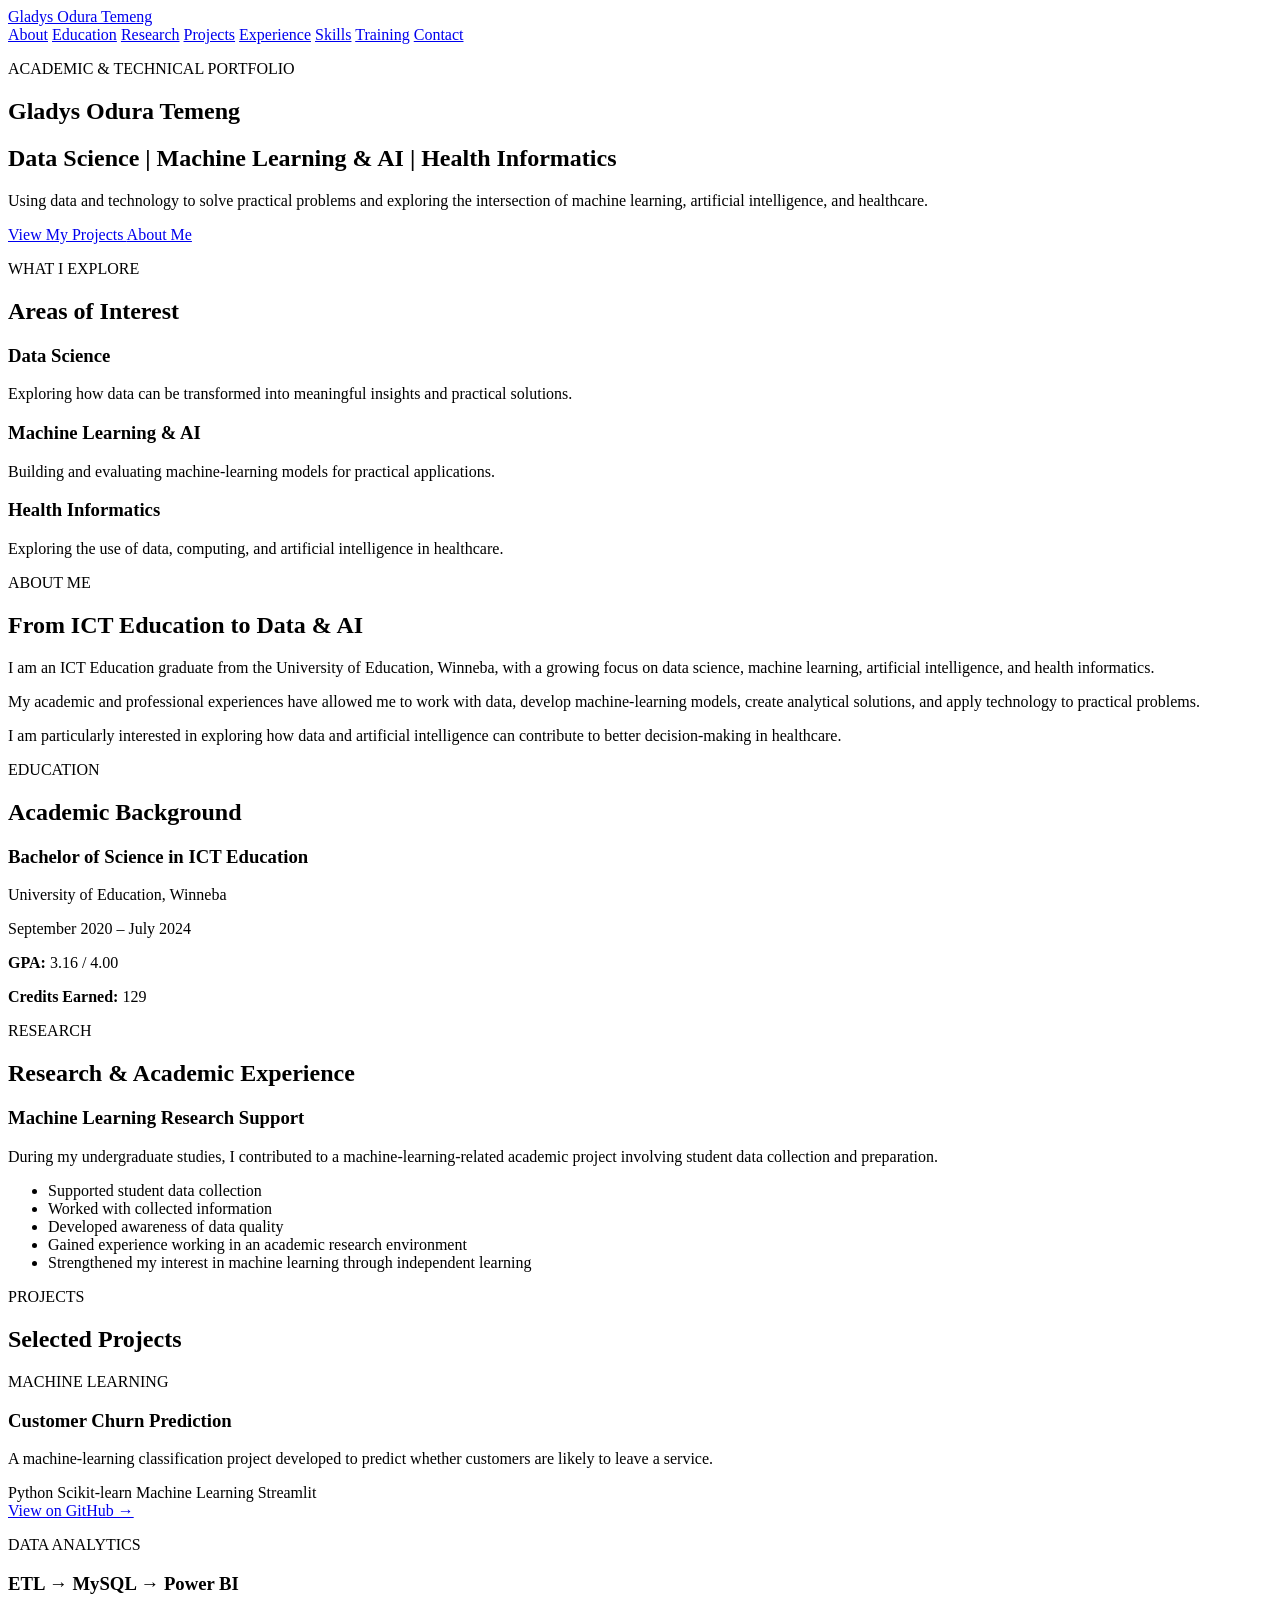
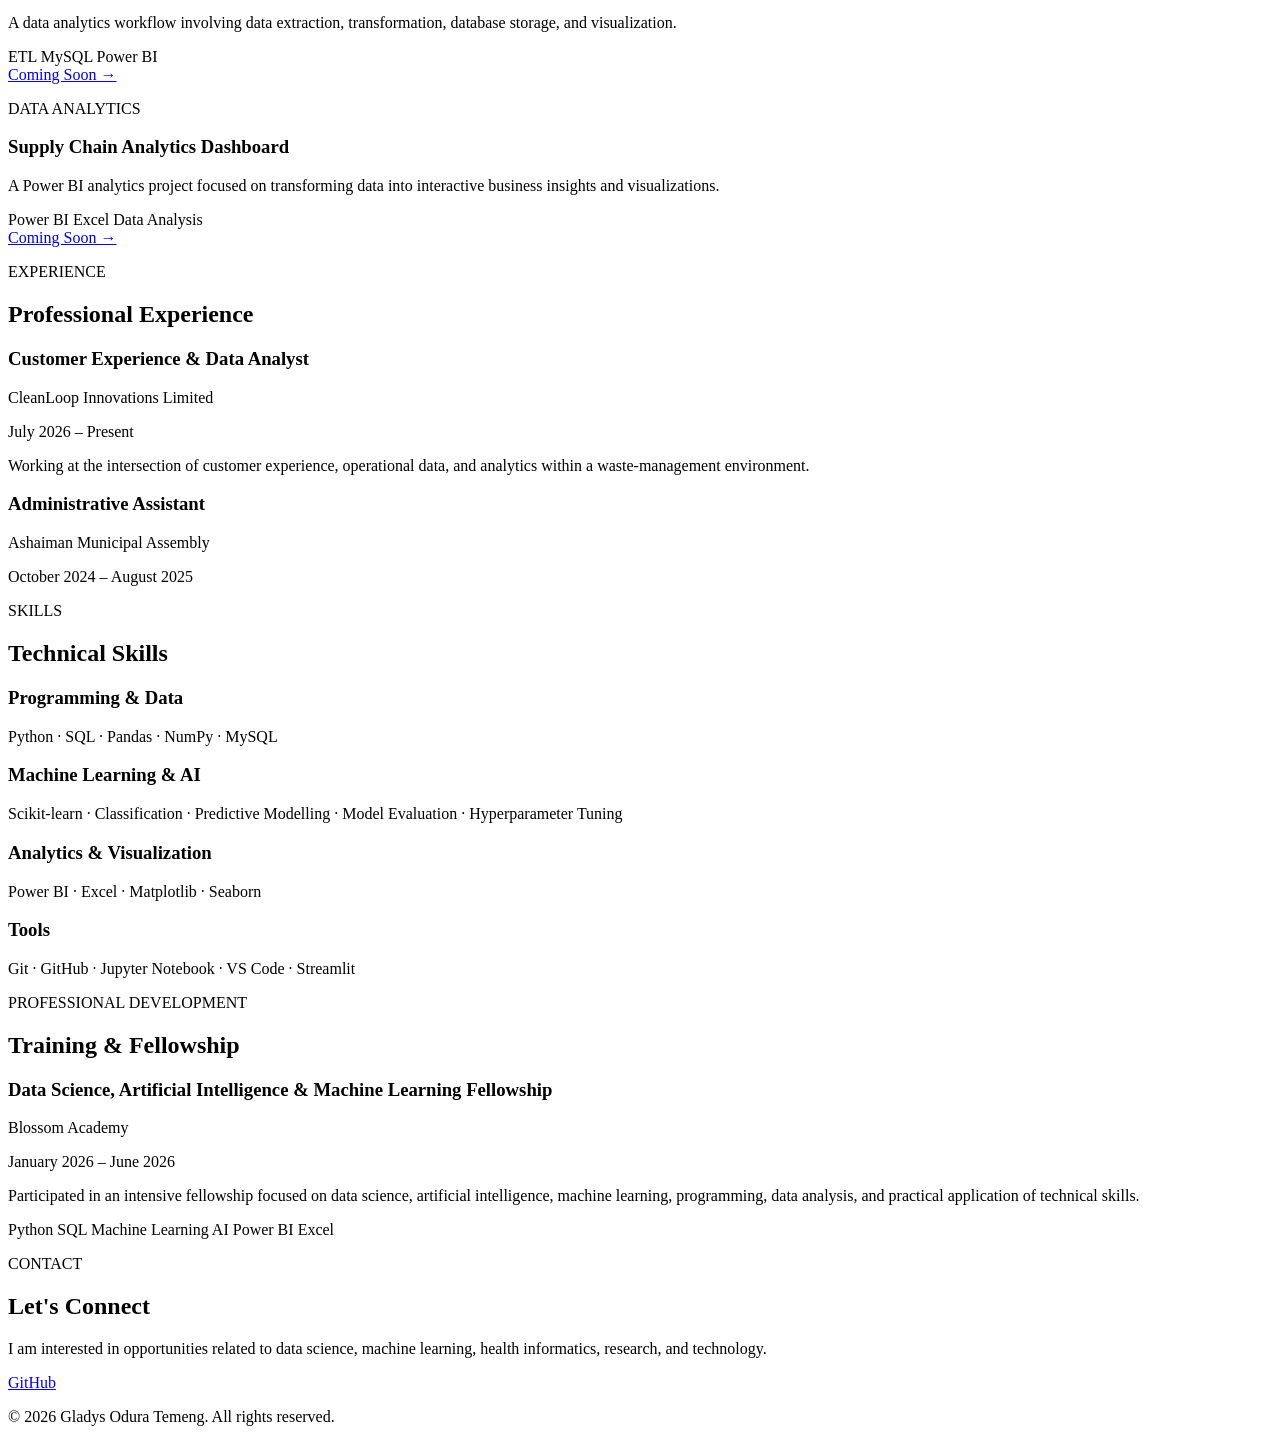
==== index.html @ 0a60c312 "Create index.html" ====
<!DOCTYPE html>
<html lang="en">
<head>
    <meta charset="UTF-8">
    <meta name="viewport" content="width=device-width, initial-scale=1.0">

    <title>Gladys Odura Temeng | Academic Portfolio</title>

    <meta name="description"
          content="Academic portfolio of Gladys Odura Temeng — Data Science, Machine Learning, AI and Health Informatics.">

    <link rel="stylesheet" href="style.css">
</head>

<body>

    <!-- Navigation -->
    <header class="navbar">
        <div class="container nav-container">

            <a href="#home" class="logo">
                Gladys Odura Temeng
            </a>

            <nav>
                <a href="#about">About</a>
                <a href="#education">Education</a>
                <a href="#research">Research</a>
                <a href="#projects">Projects</a>
                <a href="#experience">Experience</a>
                <a href="#skills">Skills</a>
                <a href="#training">Training</a>
                <a href="#contact">Contact</a>
            </nav>

        </div>
    </header>


    <!-- Hero / Home -->
    <main>

        <section id="home" class="hero">

            <div class="container hero-content">

                <div class="hero-text">

                    <p class="intro-label">
                        ACADEMIC & TECHNICAL PORTFOLIO
                    </p>

                    <h1>
                        Gladys Odura Temeng
                    </h1>

                    <h2>
                        Data Science | Machine Learning & AI | Health Informatics
                    </h2>

                    <p class="hero-description">
                        Using data and technology to solve practical problems
                        and exploring the intersection of machine learning,
                        artificial intelligence, and healthcare.
                    </p>

                    <div class="hero-buttons">
                        <a href="#projects" class="btn primary-btn">
                            View My Projects
                        </a>

                        <a href="#about" class="btn secondary-btn">
                            About Me
                        </a>
                    </div>

                </div>

            </div>

        </section>


        <!-- Areas of Interest -->
        <section class="interests">

            <div class="container">

                <div class="section-heading">
                    <p class="section-label">WHAT I EXPLORE</p>

                    <h2>
                        Areas of Interest
                    </h2>
                </div>


                <div class="interest-grid">

                    <div class="interest-card">
                        <h3>Data Science</h3>

                        <p>
                            Exploring how data can be transformed into
                            meaningful insights and practical solutions.
                        </p>
                    </div>


                    <div class="interest-card">
                        <h3>Machine Learning & AI</h3>

                        <p>
                            Building and evaluating machine-learning models
                            for practical applications.
                        </p>
                    </div>


                    <div class="interest-card">
                        <h3>Health Informatics</h3>

                        <p>
                            Exploring the use of data, computing, and
                            artificial intelligence in healthcare.
                        </p>
                    </div>

                </div>

            </div>

        </section>


        <!-- About -->
        <section id="about" class="section">

            <div class="container">

                <p class="section-label">ABOUT ME</p>

                <h2>
                    From ICT Education to Data & AI
                </h2>

                <p>
                    I am an ICT Education graduate from the University of
                    Education, Winneba, with a growing focus on data science,
                    machine learning, artificial intelligence, and health
                    informatics.
                </p>

                <p>
                    My academic and professional experiences have allowed me
                    to work with data, develop machine-learning models,
                    create analytical solutions, and apply technology to
                    practical problems.
                </p>

                <p>
                    I am particularly interested in exploring how data and
                    artificial intelligence can contribute to better
                    decision-making in healthcare.
                </p>

            </div>

        </section>


        <!-- Education -->
        <section id="education" class="section alternate">

            <div class="container">

                <p class="section-label">EDUCATION</p>

                <h2>
                    Academic Background
                </h2>

                <div class="education-card">

                    <h3>
                        Bachelor of Science in ICT Education
                    </h3>

                    <p class="institution">
                        University of Education, Winneba
                    </p>

                    <p>
                        September 2020 – July 2024
                    </p>

                    <p>
                        <strong>GPA:</strong> 3.16 / 4.00
                    </p>

                    <p>
                        <strong>Credits Earned:</strong> 129
                    </p>

                </div>

            </div>

        </section>


        <!-- Research -->
        <section id="research" class="section">

            <div class="container">

                <p class="section-label">RESEARCH</p>

                <h2>
                    Research & Academic Experience
                </h2>

                <div class="research-card">

                    <h3>
                        Machine Learning Research Support
                    </h3>

                    <p>
                        During my undergraduate studies, I contributed to
                        a machine-learning-related academic project involving
                        student data collection and preparation.
                    </p>

                    <ul>
                        <li>Supported student data collection</li>
                        <li>Worked with collected information</li>
                        <li>Developed awareness of data quality</li>
                        <li>Gained experience working in an academic research environment</li>
                        <li>Strengthened my interest in machine learning through independent learning</li>
                    </ul>

                </div>

            </div>

        </section>


        <!-- Projects -->
        <section id="projects" class="section alternate">

            <div class="container">

                <p class="section-label">PROJECTS</p>

                <h2>
                    Selected Projects
                </h2>

                <div class="project-grid">

                    <!-- Project 1 -->
                    <article class="project-card">

                        <div class="project-content">

                            <p class="project-type">
                                MACHINE LEARNING
                            </p>

                            <h3>
                                Customer Churn Prediction
                            </h3>

                            <p>
                                A machine-learning classification project
                                developed to predict whether customers are
                                likely to leave a service.
                            </p>

                            <div class="tags">
                                <span>Python</span>
                                <span>Scikit-learn</span>
                                <span>Machine Learning</span>
                                <span>Streamlit</span>
                            </div>

                            <a
                                href="https://github.com/GladysOduraTemeng/customer-churn-prediction"
                                target="_blank"
                                class="project-link">
                                View on GitHub →
                            </a>

                        </div>

                    </article>


                    <!-- Project 2 -->
                    <article class="project-card">

                        <div class="project-content">

                            <p class="project-type">
                                DATA ANALYTICS
                            </p>

                            <h3>
                                ETL → MySQL → Power BI
                            </h3>

                            <p>
                                A data analytics workflow involving data
                                extraction, transformation, database storage,
                                and visualization.
                            </p>

                            <div class="tags">
                                <span>ETL</span>
                                <span>MySQL</span>
                                <span>Power BI</span>
                            </div>

                            <a href="#" class="project-link">
                                Coming Soon →
                            </a>

                        </div>

                    </article>


                    <!-- Project 3 -->
                    <article class="project-card">

                        <div class="project-content">

                            <p class="project-type">
                                DATA ANALYTICS
                            </p>

                            <h3>
                                Supply Chain Analytics Dashboard
                            </h3>

                            <p>
                                A Power BI analytics project focused on
                                transforming data into interactive business
                                insights and visualizations.
                            </p>

                            <div class="tags">
                                <span>Power BI</span>
                                <span>Excel</span>
                                <span>Data Analysis</span>
                            </div>

                            <a href="#" class="project-link">
                                Coming Soon →
                            </a>

                        </div>

                    </article>

                </div>

            </div>

        </section>


        <!-- Experience -->
        <section id="experience" class="section">

            <div class="container">

                <p class="section-label">EXPERIENCE</p>

                <h2>
                    Professional Experience
                </h2>

                <div class="experience-card">

                    <h3>
                        Customer Experience & Data Analyst
                    </h3>

                    <p class="institution">
                        CleanLoop Innovations Limited
                    </p>

                    <p>
                        July 2026 – Present
                    </p>

                    <p>
                        Working at the intersection of customer experience,
                        operational data, and analytics within a
                        waste-management environment.
                    </p>

                </div>


                <div class="experience-card">

                    <h3>
                        Administrative Assistant
                    </h3>

                    <p class="institution">
                        Ashaiman Municipal Assembly
                    </p>

                    <p>
                        October 2024 – August 2025
                    </p>

                </div>

            </div>

        </section>


        <!-- Skills -->
        <section id="skills" class="section alternate">

            <div class="container">

                <p class="section-label">SKILLS</p>

                <h2>
                    Technical Skills
                </h2>

                <div class="skills-grid">

                    <div>
                        <h3>Programming & Data</h3>
                        <p>Python · SQL · Pandas · NumPy · MySQL</p>
                    </div>

                    <div>
                        <h3>Machine Learning & AI</h3>
                        <p>
                            Scikit-learn · Classification · Predictive
                            Modelling · Model Evaluation · Hyperparameter Tuning
                        </p>
                    </div>

                    <div>
                        <h3>Analytics & Visualization</h3>
                        <p>
                            Power BI · Excel · Matplotlib · Seaborn
                        </p>
                    </div>

                    <div>
                        <h3>Tools</h3>
                        <p>
                            Git · GitHub · Jupyter Notebook · VS Code · Streamlit
                        </p>
                    </div>

                </div>

            </div>

        </section>


        <!-- Training -->
        <section id="training" class="section">

            <div class="container">

                <p class="section-label">PROFESSIONAL DEVELOPMENT</p>

                <h2>
                    Training & Fellowship
                </h2>

                <div class="training-card">

                    <h3>
                        Data Science, Artificial Intelligence &
                        Machine Learning Fellowship
                    </h3>

                    <p class="institution">
                        Blossom Academy
                    </p>

                    <p>
                        January 2026 – June 2026
                    </p>

                    <p>
                        Participated in an intensive fellowship focused on
                        data science, artificial intelligence, machine
                        learning, programming, data analysis, and practical
                        application of technical skills.
                    </p>

                    <div class="tags">
                        <span>Python</span>
                        <span>SQL</span>
                        <span>Machine Learning</span>
                        <span>AI</span>
                        <span>Power BI</span>
                        <span>Excel</span>
                    </div>

                </div>

            </div>

        </section>


        <!-- Contact -->
        <section id="contact" class="section contact-section">

            <div class="container">

                <p class="section-label">CONTACT</p>

                <h2>
                    Let's Connect
                </h2>

                <p>
                    I am interested in opportunities related to data science,
                    machine learning, health informatics, research, and
                    technology.
                </p>

                <div class="contact-links">

                    <a href="https://github.com/GladysOduraTemeng"
                       target="_blank">
                        GitHub
                    </a>

                    <!-- Add LinkedIn and email here later -->

                </div>

            </div>

        </section>

    </main>


    <!-- Footer -->
    <footer>

        <div class="container">

            <p>
                © 2026 Gladys Odura Temeng. All rights reserved.
            </p>

        </div>

    </footer>


</body>
</html>
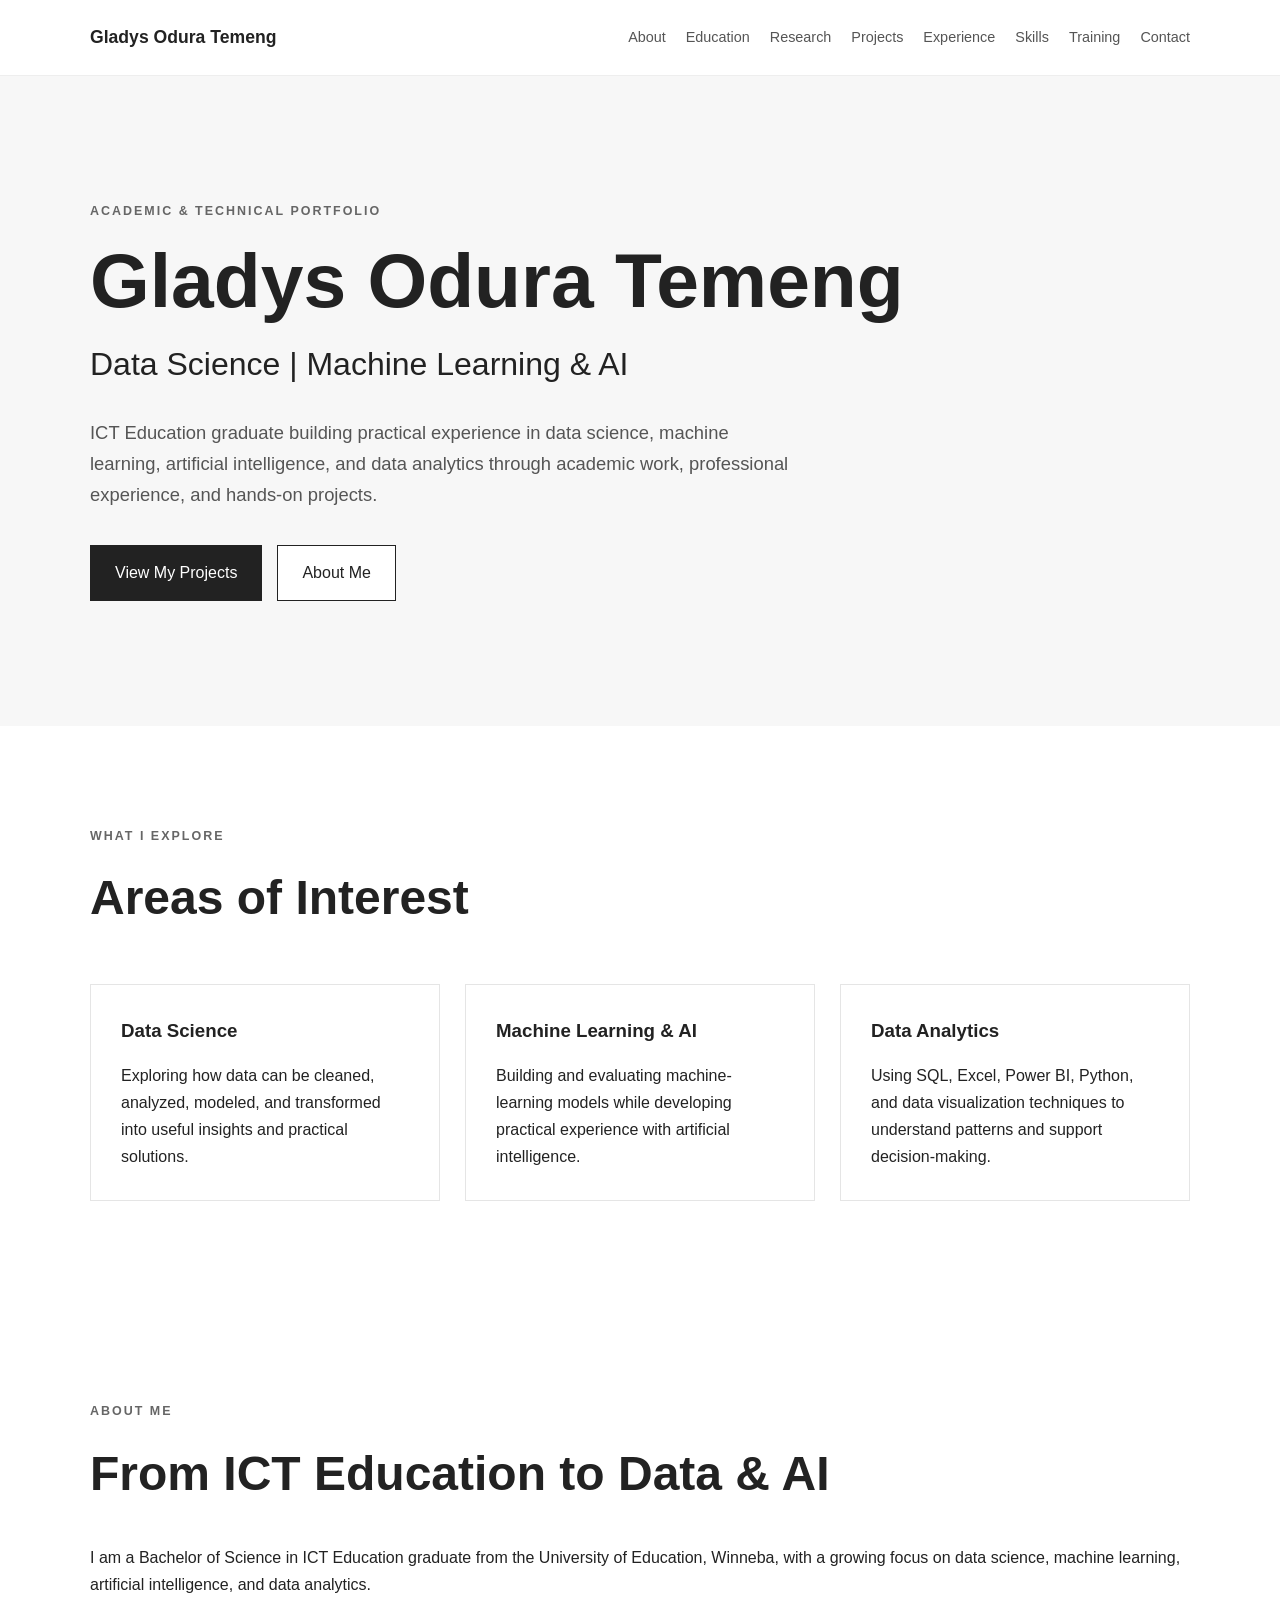
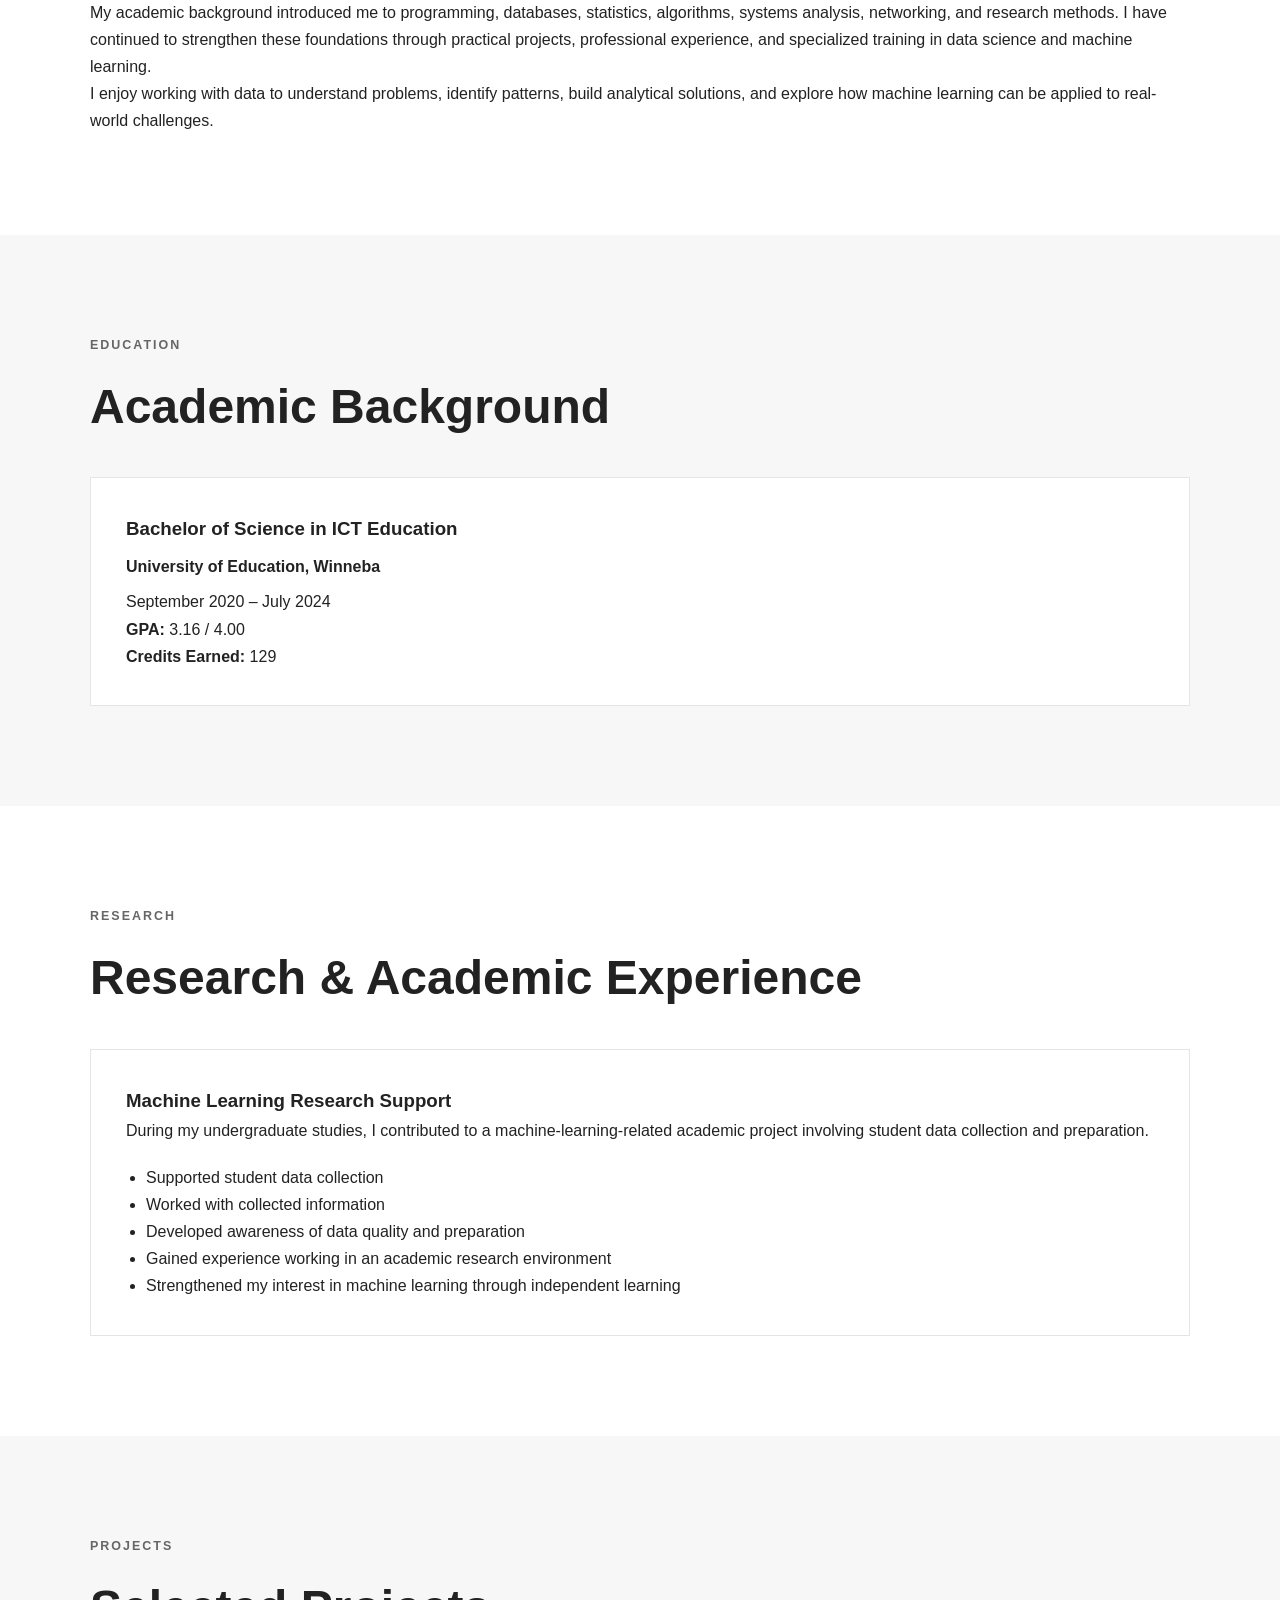
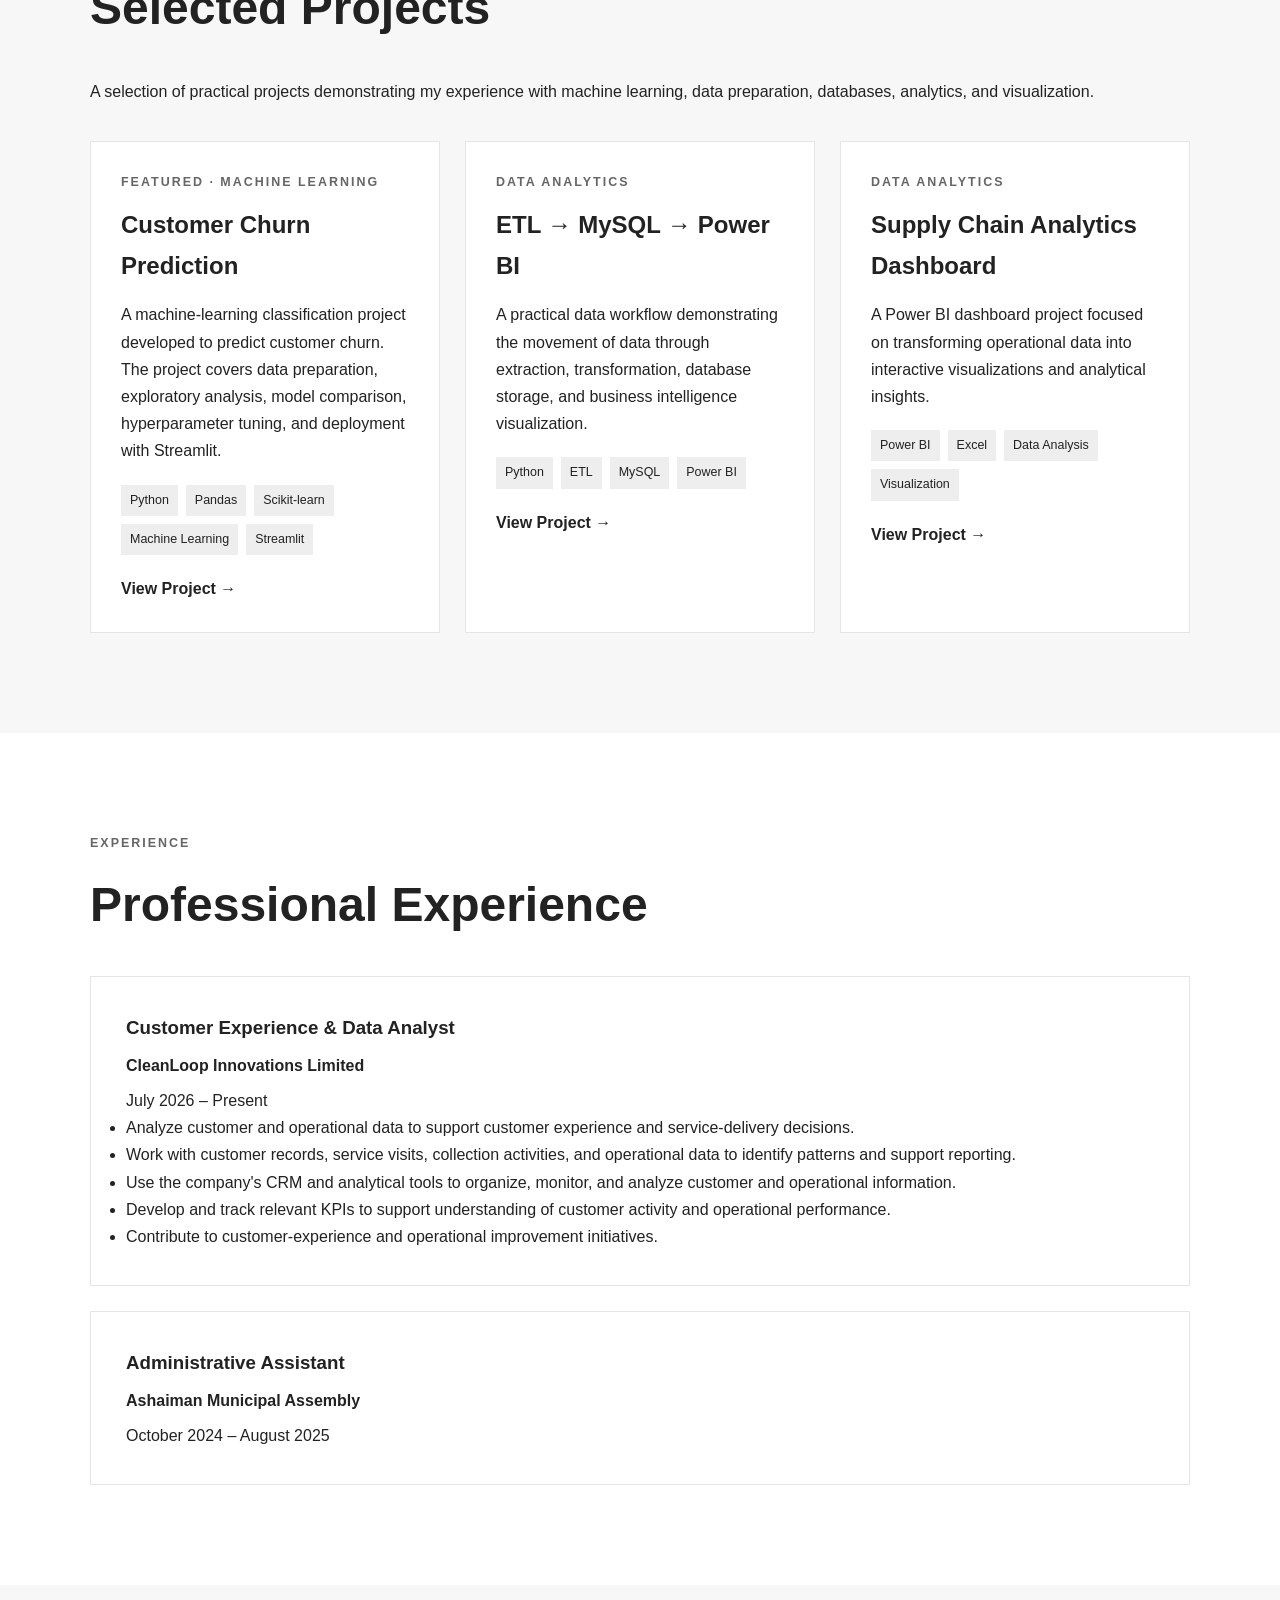
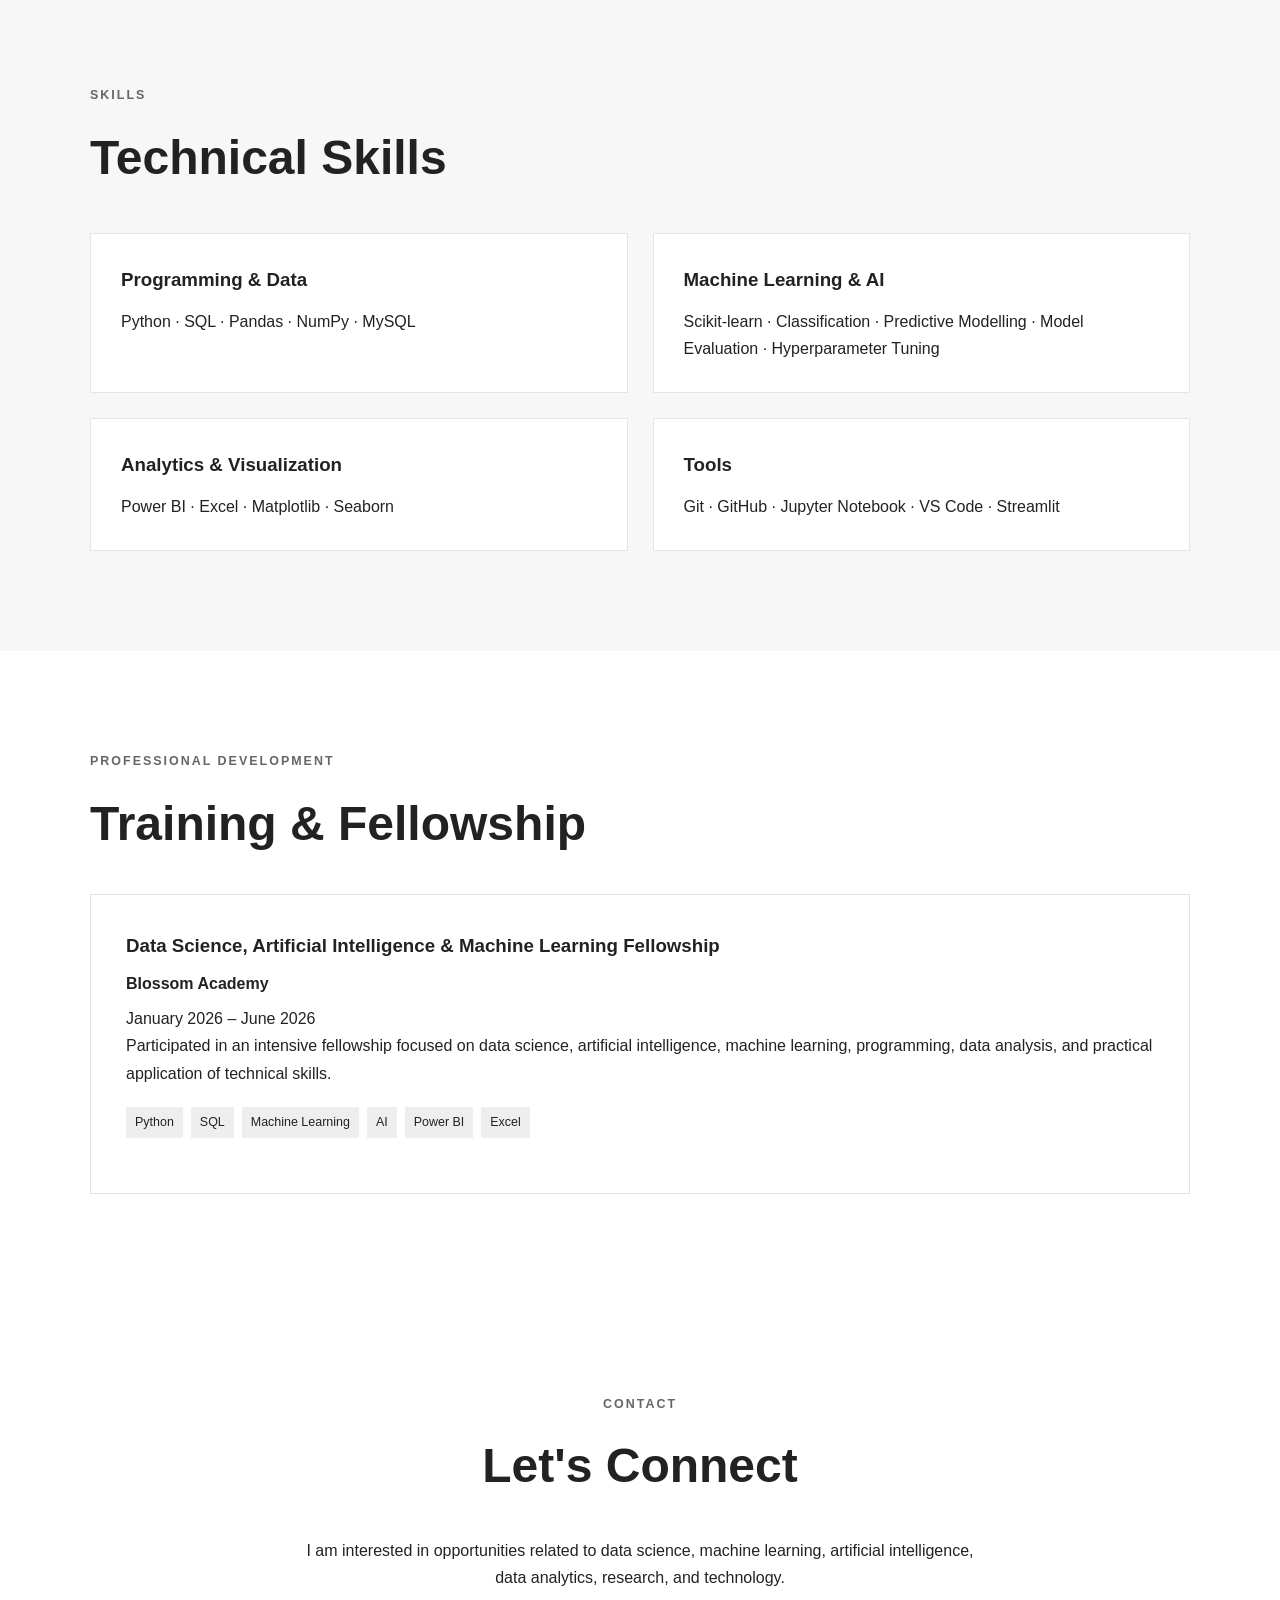
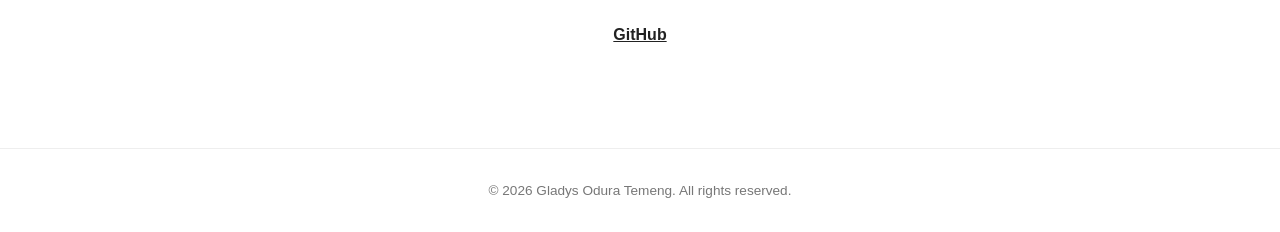
==== commit e3ea14ac: "Update index.html" ====
--- a/index.html
+++ b/index.html
@@ -4,10 +4,10 @@
     <meta charset="UTF-8">
     <meta name="viewport" content="width=device-width, initial-scale=1.0">
 
-    <title>Gladys Odura Temeng | Academic Portfolio</title>
+    <title>Gladys Odura Temeng | Data Science & AI Portfolio</title>
 
     <meta name="description"
-          content="Academic portfolio of Gladys Odura Temeng — Data Science, Machine Learning, AI and Health Informatics.">
+          content="Academic and technical portfolio of Gladys Odura Temeng, focused on data science, machine learning, artificial intelligence, and data analytics.">
 
     <link rel="stylesheet" href="style.css">
 </head>
@@ -37,11 +37,10 @@
     </header>
 
 
-    <!-- Hero / Home -->
     <main>
 
+        <!-- HERO -->
         <section id="home" class="hero">
-
             <div class="container hero-content">
 
                 <div class="hero-text">
@@ -55,13 +54,14 @@
                     </h1>
 
                     <h2>
-                        Data Science | Machine Learning & AI | Health Informatics
+                        Data Science | Machine Learning & AI
                     </h2>
 
                     <p class="hero-description">
-                        Using data and technology to solve practical problems
-                        and exploring the intersection of machine learning,
-                        artificial intelligence, and healthcare.
+                        ICT Education graduate building practical experience in
+                        data science, machine learning, artificial intelligence,
+                        and data analytics through academic work, professional
+                        experience, and hands-on projects.
                     </p>
 
                     <div class="hero-buttons">
@@ -77,23 +77,18 @@
                 </div>
 
             </div>
-
-        </section>
-
-
-        <!-- Areas of Interest -->
+        </section>
+
+
+        <!-- AREAS OF INTEREST -->
         <section class="interests">
 
             <div class="container">
 
                 <div class="section-heading">
                     <p class="section-label">WHAT I EXPLORE</p>
-
-                    <h2>
-                        Areas of Interest
-                    </h2>
-                </div>
-
+                    <h2>Areas of Interest</h2>
+                </div>
 
                 <div class="interest-grid">
 
@@ -101,8 +96,9 @@
                         <h3>Data Science</h3>
 
                         <p>
-                            Exploring how data can be transformed into
-                            meaningful insights and practical solutions.
+                            Exploring how data can be cleaned, analyzed,
+                            modeled, and transformed into useful insights
+                            and practical solutions.
                         </p>
                     </div>
 
@@ -112,17 +108,19 @@
 
                         <p>
                             Building and evaluating machine-learning models
-                            for practical applications.
+                            while developing practical experience with
+                            artificial intelligence.
                         </p>
                     </div>
 
 
                     <div class="interest-card">
-                        <h3>Health Informatics</h3>
+                        <h3>Data Analytics</h3>
 
                         <p>
-                            Exploring the use of data, computing, and
-                            artificial intelligence in healthcare.
+                            Using SQL, Excel, Power BI, Python, and data
+                            visualization techniques to understand patterns
+                            and support decision-making.
                         </p>
                     </div>
 
@@ -133,7 +131,7 @@
         </section>
 
 
-        <!-- About -->
+        <!-- ABOUT -->
         <section id="about" class="section">
 
             <div class="container">
@@ -145,31 +143,34 @@
                 </h2>
 
                 <p>
-                    I am an ICT Education graduate from the University of
-                    Education, Winneba, with a growing focus on data science,
-                    machine learning, artificial intelligence, and health
-                    informatics.
+                    I am a Bachelor of Science in ICT Education graduate from
+                    the University of Education, Winneba, with a growing focus
+                    on data science, machine learning, artificial intelligence,
+                    and data analytics.
                 </p>
 
                 <p>
-                    My academic and professional experiences have allowed me
-                    to work with data, develop machine-learning models,
-                    create analytical solutions, and apply technology to
-                    practical problems.
+                    My academic background introduced me to programming,
+                    databases, statistics, algorithms, systems analysis,
+                    networking, and research methods. I have continued to
+                    strengthen these foundations through practical projects,
+                    professional experience, and specialized training in
+                    data science and machine learning.
                 </p>
 
                 <p>
-                    I am particularly interested in exploring how data and
-                    artificial intelligence can contribute to better
-                    decision-making in healthcare.
-                </p>
-
-            </div>
-
-        </section>
-
-
-        <!-- Education -->
+                    I enjoy working with data to understand problems,
+                    identify patterns, build analytical solutions, and
+                    explore how machine learning can be applied to real-world
+                    challenges.
+                </p>
+
+            </div>
+
+        </section>
+
+
+        <!-- EDUCATION -->
         <section id="education" class="section alternate">
 
             <div class="container">
@@ -209,12 +210,14 @@
         </section>
 
 
-        <!-- Research -->
+        <!-- RESEARCH -->
         <section id="research" class="section">
 
             <div class="container">
 
-                <p class="section-label">RESEARCH</p>
+                <p class="section-label">
+                    RESEARCH
+                </p>
 
                 <h2>
                     Research & Academic Experience
@@ -233,11 +236,27 @@
                     </p>
 
                     <ul>
-                        <li>Supported student data collection</li>
-                        <li>Worked with collected information</li>
-                        <li>Developed awareness of data quality</li>
-                        <li>Gained experience working in an academic research environment</li>
-                        <li>Strengthened my interest in machine learning through independent learning</li>
+                        <li>
+                            Supported student data collection
+                        </li>
+
+                        <li>
+                            Worked with collected information
+                        </li>
+
+                        <li>
+                            Developed awareness of data quality and preparation
+                        </li>
+
+                        <li>
+                            Gained experience working in an academic research
+                            environment
+                        </li>
+
+                        <li>
+                            Strengthened my interest in machine learning through
+                            independent learning
+                        </li>
                     </ul>
 
                 </div>
@@ -247,26 +266,36 @@
         </section>
 
 
-        <!-- Projects -->
+        <!-- PROJECTS -->
         <section id="projects" class="section alternate">
 
             <div class="container">
 
-                <p class="section-label">PROJECTS</p>
+                <p class="section-label">
+                    PROJECTS
+                </p>
 
                 <h2>
                     Selected Projects
                 </h2>
 
+                <p class="section-intro">
+                    A selection of practical projects demonstrating my
+                    experience with machine learning, data preparation,
+                    databases, analytics, and visualization.
+                </p>
+
+
                 <div class="project-grid">
 
-                    <!-- Project 1 -->
-                    <article class="project-card">
+
+                    <!-- FEATURED PROJECT -->
+                    <article class="project-card featured-project">
 
                         <div class="project-content">
 
                             <p class="project-type">
-                                MACHINE LEARNING
+                                FEATURED · MACHINE LEARNING
                             </p>
 
                             <h3>
@@ -275,22 +304,25 @@
 
                             <p>
                                 A machine-learning classification project
-                                developed to predict whether customers are
-                                likely to leave a service.
+                                developed to predict customer churn. The
+                                project covers data preparation, exploratory
+                                analysis, model comparison, hyperparameter
+                                tuning, and deployment with Streamlit.
                             </p>
 
                             <div class="tags">
+
                                 <span>Python</span>
+                                <span>Pandas</span>
                                 <span>Scikit-learn</span>
                                 <span>Machine Learning</span>
                                 <span>Streamlit</span>
+
                             </div>
 
-                            <a
-                                href="https://github.com/GladysOduraTemeng/customer-churn-prediction"
-                                target="_blank"
-                                class="project-link">
-                                View on GitHub →
+                            <a href="projects/churn.html"
+                               class="project-link">
+                                View Project →
                             </a>
 
                         </div>
@@ -298,7 +330,7 @@
                     </article>
 
 
-                    <!-- Project 2 -->
+                    <!-- ETL PROJECT -->
                     <article class="project-card">
 
                         <div class="project-content">
@@ -312,19 +344,24 @@
                             </h3>
 
                             <p>
-                                A data analytics workflow involving data
-                                extraction, transformation, database storage,
-                                and visualization.
+                                A practical data workflow demonstrating the
+                                movement of data through extraction,
+                                transformation, database storage, and
+                                business intelligence visualization.
                             </p>
 
                             <div class="tags">
+
+                                <span>Python</span>
                                 <span>ETL</span>
                                 <span>MySQL</span>
                                 <span>Power BI</span>
+
                             </div>
 
-                            <a href="#" class="project-link">
-                                Coming Soon →
+                            <a href="projects/etl.html"
+                               class="project-link">
+                                View Project →
                             </a>
 
                         </div>
@@ -332,7 +369,7 @@
                     </article>
 
 
-                    <!-- Project 3 -->
+                    <!-- SUPPLY CHAIN PROJECT -->
                     <article class="project-card">
 
                         <div class="project-content">
@@ -346,42 +383,50 @@
                             </h3>
 
                             <p>
-                                A Power BI analytics project focused on
-                                transforming data into interactive business
-                                insights and visualizations.
+                                A Power BI dashboard project focused on
+                                transforming operational data into interactive
+                                visualizations and analytical insights.
                             </p>
 
                             <div class="tags">
+
                                 <span>Power BI</span>
                                 <span>Excel</span>
                                 <span>Data Analysis</span>
+                                <span>Visualization</span>
+
                             </div>
 
-                            <a href="#" class="project-link">
-                                Coming Soon →
+                            <a href="projects/supply-chain.html"
+                               class="project-link">
+                                View Project →
                             </a>
 
                         </div>
 
                     </article>
 
-                </div>
-
-            </div>
-
-        </section>
-
-
-        <!-- Experience -->
+
+                </div>
+
+            </div>
+
+        </section>
+
+
+        <!-- EXPERIENCE -->
         <section id="experience" class="section">
 
             <div class="container">
 
-                <p class="section-label">EXPERIENCE</p>
+                <p class="section-label">
+                    EXPERIENCE
+                </p>
 
                 <h2>
                     Professional Experience
                 </h2>
+
 
                 <div class="experience-card">
 
@@ -397,11 +442,37 @@
                         July 2026 – Present
                     </p>
 
-                    <p>
-                        Working at the intersection of customer experience,
-                        operational data, and analytics within a
-                        waste-management environment.
-                    </p>
+                    <ul>
+
+                        <li>
+                            Analyze customer and operational data to support
+                            customer experience and service-delivery decisions.
+                        </li>
+
+                        <li>
+                            Work with customer records, service visits,
+                            collection activities, and operational data to
+                            identify patterns and support reporting.
+                        </li>
+
+                        <li>
+                            Use the company's CRM and analytical tools to
+                            organize, monitor, and analyze customer and
+                            operational information.
+                        </li>
+
+                        <li>
+                            Develop and track relevant KPIs to support
+                            understanding of customer activity and operational
+                            performance.
+                        </li>
+
+                        <li>
+                            Contribute to customer-experience and operational
+                            improvement initiatives.
+                        </li>
+
+                    </ul>
 
                 </div>
 
@@ -427,63 +498,96 @@
         </section>
 
 
-        <!-- Skills -->
+        <!-- SKILLS -->
         <section id="skills" class="section alternate">
 
             <div class="container">
 
-                <p class="section-label">SKILLS</p>
+                <p class="section-label">
+                    SKILLS
+                </p>
 
                 <h2>
                     Technical Skills
                 </h2>
 
+
                 <div class="skills-grid">
 
                     <div>
-                        <h3>Programming & Data</h3>
-                        <p>Python · SQL · Pandas · NumPy · MySQL</p>
-                    </div>
+
+                        <h3>
+                            Programming & Data
+                        </h3>
+
+                        <p>
+                            Python · SQL · Pandas · NumPy · MySQL
+                        </p>
+
+                    </div>
+
 
                     <div>
-                        <h3>Machine Learning & AI</h3>
+
+                        <h3>
+                            Machine Learning & AI
+                        </h3>
+
                         <p>
                             Scikit-learn · Classification · Predictive
-                            Modelling · Model Evaluation · Hyperparameter Tuning
+                            Modelling · Model Evaluation · Hyperparameter
+                            Tuning
                         </p>
-                    </div>
+
+                    </div>
+
 
                     <div>
-                        <h3>Analytics & Visualization</h3>
+
+                        <h3>
+                            Analytics & Visualization
+                        </h3>
+
                         <p>
                             Power BI · Excel · Matplotlib · Seaborn
                         </p>
-                    </div>
+
+                    </div>
+
 
                     <div>
-                        <h3>Tools</h3>
+
+                        <h3>
+                            Tools
+                        </h3>
+
                         <p>
-                            Git · GitHub · Jupyter Notebook · VS Code · Streamlit
+                            Git · GitHub · Jupyter Notebook · VS Code ·
+                            Streamlit
                         </p>
-                    </div>
-
-                </div>
-
-            </div>
-
-        </section>
-
-
-        <!-- Training -->
+
+                    </div>
+
+                </div>
+
+            </div>
+
+        </section>
+
+
+        <!-- TRAINING -->
         <section id="training" class="section">
 
             <div class="container">
 
-                <p class="section-label">PROFESSIONAL DEVELOPMENT</p>
+                <p class="section-label">
+                    PROFESSIONAL DEVELOPMENT
+                </p>
 
                 <h2>
                     Training & Fellowship
                 </h2>
+
 
                 <div class="training-card">
 
@@ -507,28 +611,33 @@
                         application of technical skills.
                     </p>
 
+
                     <div class="tags">
+
                         <span>Python</span>
                         <span>SQL</span>
                         <span>Machine Learning</span>
                         <span>AI</span>
                         <span>Power BI</span>
                         <span>Excel</span>
-                    </div>
-
-                </div>
-
-            </div>
-
-        </section>
-
-
-        <!-- Contact -->
+
+                    </div>
+
+                </div>
+
+            </div>
+
+        </section>
+
+
+        <!-- CONTACT -->
         <section id="contact" class="section contact-section">
 
             <div class="container">
 
-                <p class="section-label">CONTACT</p>
+                <p class="section-label">
+                    CONTACT
+                </p>
 
                 <h2>
                     Let's Connect
@@ -536,18 +645,20 @@
 
                 <p>
                     I am interested in opportunities related to data science,
-                    machine learning, health informatics, research, and
-                    technology.
-                </p>
+                    machine learning, artificial intelligence, data analytics,
+                    research, and technology.
+                </p>
+
 
                 <div class="contact-links">
 
                     <a href="https://github.com/GladysOduraTemeng"
-                       target="_blank">
+                       target="_blank"
+                       rel="noopener noreferrer">
                         GitHub
                     </a>
 
-                    <!-- Add LinkedIn and email here later -->
+                    <!-- Add LinkedIn and professional email later -->
 
                 </div>
 
@@ -558,7 +669,7 @@
     </main>
 
 
-    <!-- Footer -->
+    <!-- FOOTER -->
     <footer>
 
         <div class="container">
@@ -574,3 +685,4 @@
 
 </body>
 </html>
+   
--- a/style.css
+++ b/style.css
@@ -0,0 +1,392 @@
+/* =========================================
+   GENERAL
+========================================= */
+
+* {
+    margin: 0;
+    padding: 0;
+    box-sizing: border-box;
+}
+
+html {
+    scroll-behavior: smooth;
+}
+
+body {
+    font-family: Arial, Helvetica, sans-serif;
+    line-height: 1.7;
+    color: #222;
+    background: #ffffff;
+}
+
+.container {
+    width: 90%;
+    max-width: 1100px;
+    margin: 0 auto;
+}
+
+
+/* =========================================
+   NAVIGATION
+========================================= */
+
+.navbar {
+    position: sticky;
+    top: 0;
+    z-index: 1000;
+    background: #ffffff;
+    border-bottom: 1px solid #eeeeee;
+}
+
+.nav-container {
+    min-height: 75px;
+    display: flex;
+    align-items: center;
+    justify-content: space-between;
+    gap: 30px;
+}
+
+.logo {
+    text-decoration: none;
+    color: #222;
+    font-size: 1.1rem;
+    font-weight: 700;
+}
+
+nav {
+    display: flex;
+    gap: 20px;
+    flex-wrap: wrap;
+    justify-content: flex-end;
+}
+
+nav a {
+    text-decoration: none;
+    color: #555;
+    font-size: 0.9rem;
+}
+
+nav a:hover {
+    color: #111;
+}
+
+
+/* =========================================
+   HERO
+========================================= */
+
+.hero {
+    min-height: 650px;
+    display: flex;
+    align-items: center;
+    background: #f7f7f7;
+}
+
+.hero-content {
+    padding: 100px 0;
+}
+
+.intro-label,
+.section-label,
+.project-type {
+    font-size: 0.78rem;
+    font-weight: 700;
+    letter-spacing: 2px;
+    color: #666;
+}
+
+.hero h1 {
+    font-size: clamp(2.5rem, 6vw, 5rem);
+    line-height: 1.1;
+    margin: 15px 0;
+}
+
+.hero h2 {
+    max-width: 800px;
+    font-size: clamp(1.3rem, 3vw, 2rem);
+    font-weight: 500;
+    margin-bottom: 25px;
+}
+
+.hero-description {
+    max-width: 700px;
+    font-size: 1.15rem;
+    color: #555;
+}
+
+.hero-buttons {
+    display: flex;
+    gap: 15px;
+    margin-top: 35px;
+    flex-wrap: wrap;
+}
+
+
+/* =========================================
+   BUTTONS
+========================================= */
+
+.btn {
+    display: inline-block;
+    padding: 13px 24px;
+    text-decoration: none;
+    border: 1px solid #222;
+    transition: 0.2s ease;
+}
+
+.primary-btn {
+    background: #222;
+    color: #ffffff;
+}
+
+.primary-btn:hover {
+    background: #444;
+}
+
+.secondary-btn {
+    color: #222;
+    background: #ffffff;
+}
+
+.secondary-btn:hover {
+    background: #eeeeee;
+}
+
+
+/* =========================================
+   SECTIONS
+========================================= */
+
+.section,
+.interests {
+    padding: 100px 0;
+}
+
+.alternate {
+    background: #f7f7f7;
+}
+
+.section-heading {
+    margin-bottom: 45px;
+}
+
+.section h2,
+.interests h2 {
+    font-size: clamp(2rem, 4vw, 3rem);
+    margin: 10px 0 30px;
+}
+
+
+/* =========================================
+   INTERESTS
+========================================= */
+
+.interest-grid {
+    display: grid;
+    grid-template-columns: repeat(3, 1fr);
+    gap: 25px;
+}
+
+.interest-card {
+    padding: 30px;
+    background: #ffffff;
+    border: 1px solid #e5e5e5;
+}
+
+.interest-card h3 {
+    margin-bottom: 15px;
+}
+
+
+/* =========================================
+   CARDS
+========================================= */
+
+.education-card,
+.research-card,
+.experience-card,
+.training-card {
+    padding: 35px;
+    margin-top: 25px;
+    border: 1px solid #e5e5e5;
+    background: #ffffff;
+}
+
+.institution {
+    font-weight: 600;
+    margin: 8px 0;
+}
+
+.research-card ul {
+    margin-top: 20px;
+    padding-left: 20px;
+}
+
+
+/* =========================================
+   PROJECTS
+========================================= */
+
+.project-grid {
+    display: grid;
+    grid-template-columns: repeat(3, 1fr);
+    gap: 25px;
+    margin-top: 35px;
+}
+
+.project-card {
+    background: #ffffff;
+    border: 1px solid #e5e5e5;
+    min-height: 360px;
+}
+
+.project-content {
+    padding: 30px;
+}
+
+.project-content h3 {
+    font-size: 1.5rem;
+    margin: 12px 0 15px;
+}
+
+.tags {
+    display: flex;
+    flex-wrap: wrap;
+    gap: 8px;
+    margin: 20px 0;
+}
+
+.tags span {
+    font-size: 0.78rem;
+    padding: 5px 9px;
+    background: #eeeeee;
+}
+
+.project-link {
+    text-decoration: none;
+    color: #222;
+    font-weight: 700;
+}
+
+.project-link:hover {
+    text-decoration: underline;
+}
+
+
+/* =========================================
+   SKILLS
+========================================= */
+
+.skills-grid {
+    display: grid;
+    grid-template-columns: repeat(2, 1fr);
+    gap: 25px;
+    margin-top: 35px;
+}
+
+.skills-grid > div {
+    padding: 30px;
+    border: 1px solid #e5e5e5;
+    background: #ffffff;
+}
+
+.skills-grid h3 {
+    margin-bottom: 12px;
+}
+
+
+/* =========================================
+   CONTACT
+========================================= */
+
+.contact-section {
+    text-align: center;
+}
+
+.contact-section p {
+    max-width: 700px;
+    margin: 0 auto;
+}
+
+.contact-links {
+    margin-top: 30px;
+}
+
+.contact-links a {
+    margin: 0 10px;
+    color: #222;
+    font-weight: 700;
+}
+
+
+/* =========================================
+   FOOTER
+========================================= */
+
+footer {
+    padding: 30px 0;
+    border-top: 1px solid #eeeeee;
+    text-align: center;
+    color: #777;
+    font-size: 0.85rem;
+}
+
+
+/* =========================================
+   MOBILE
+========================================= */
+
+@media (max-width: 850px) {
+
+    .nav-container {
+        flex-direction: column;
+        padding: 20px 0;
+    }
+
+    nav {
+        justify-content: center;
+    }
+
+    .interest-grid,
+    .project-grid {
+        grid-template-columns: 1fr;
+    }
+
+    .skills-grid {
+        grid-template-columns: 1fr;
+    }
+
+    .hero {
+        min-height: auto;
+    }
+
+    .hero-content {
+        padding: 80px 0;
+    }
+
+}
+
+
+@media (max-width: 500px) {
+
+    nav {
+        gap: 12px;
+    }
+
+    nav a {
+        font-size: 0.8rem;
+    }
+
+    .section,
+    .interests {
+        padding: 70px 0;
+    }
+
+    .education-card,
+    .research-card,
+    .experience-card,
+    .training-card {
+        padding: 25px;
+    }
+
+}
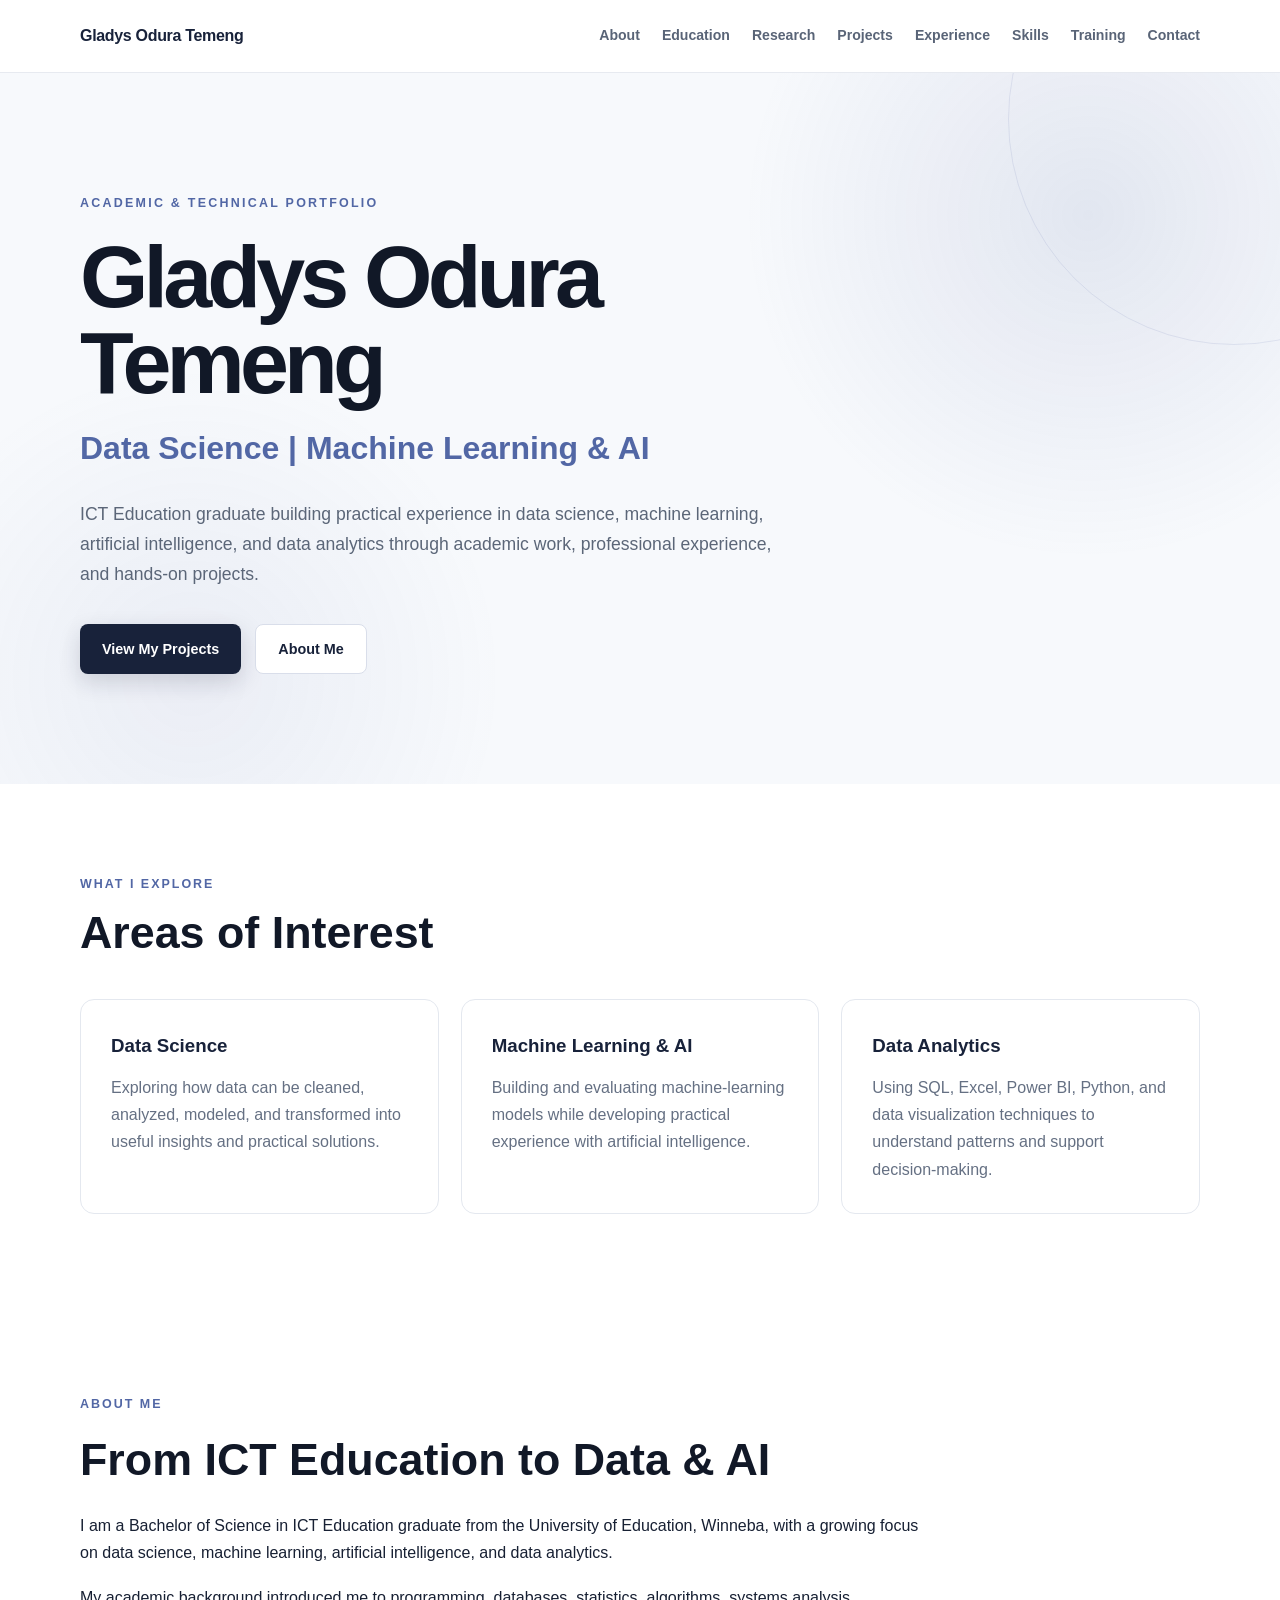
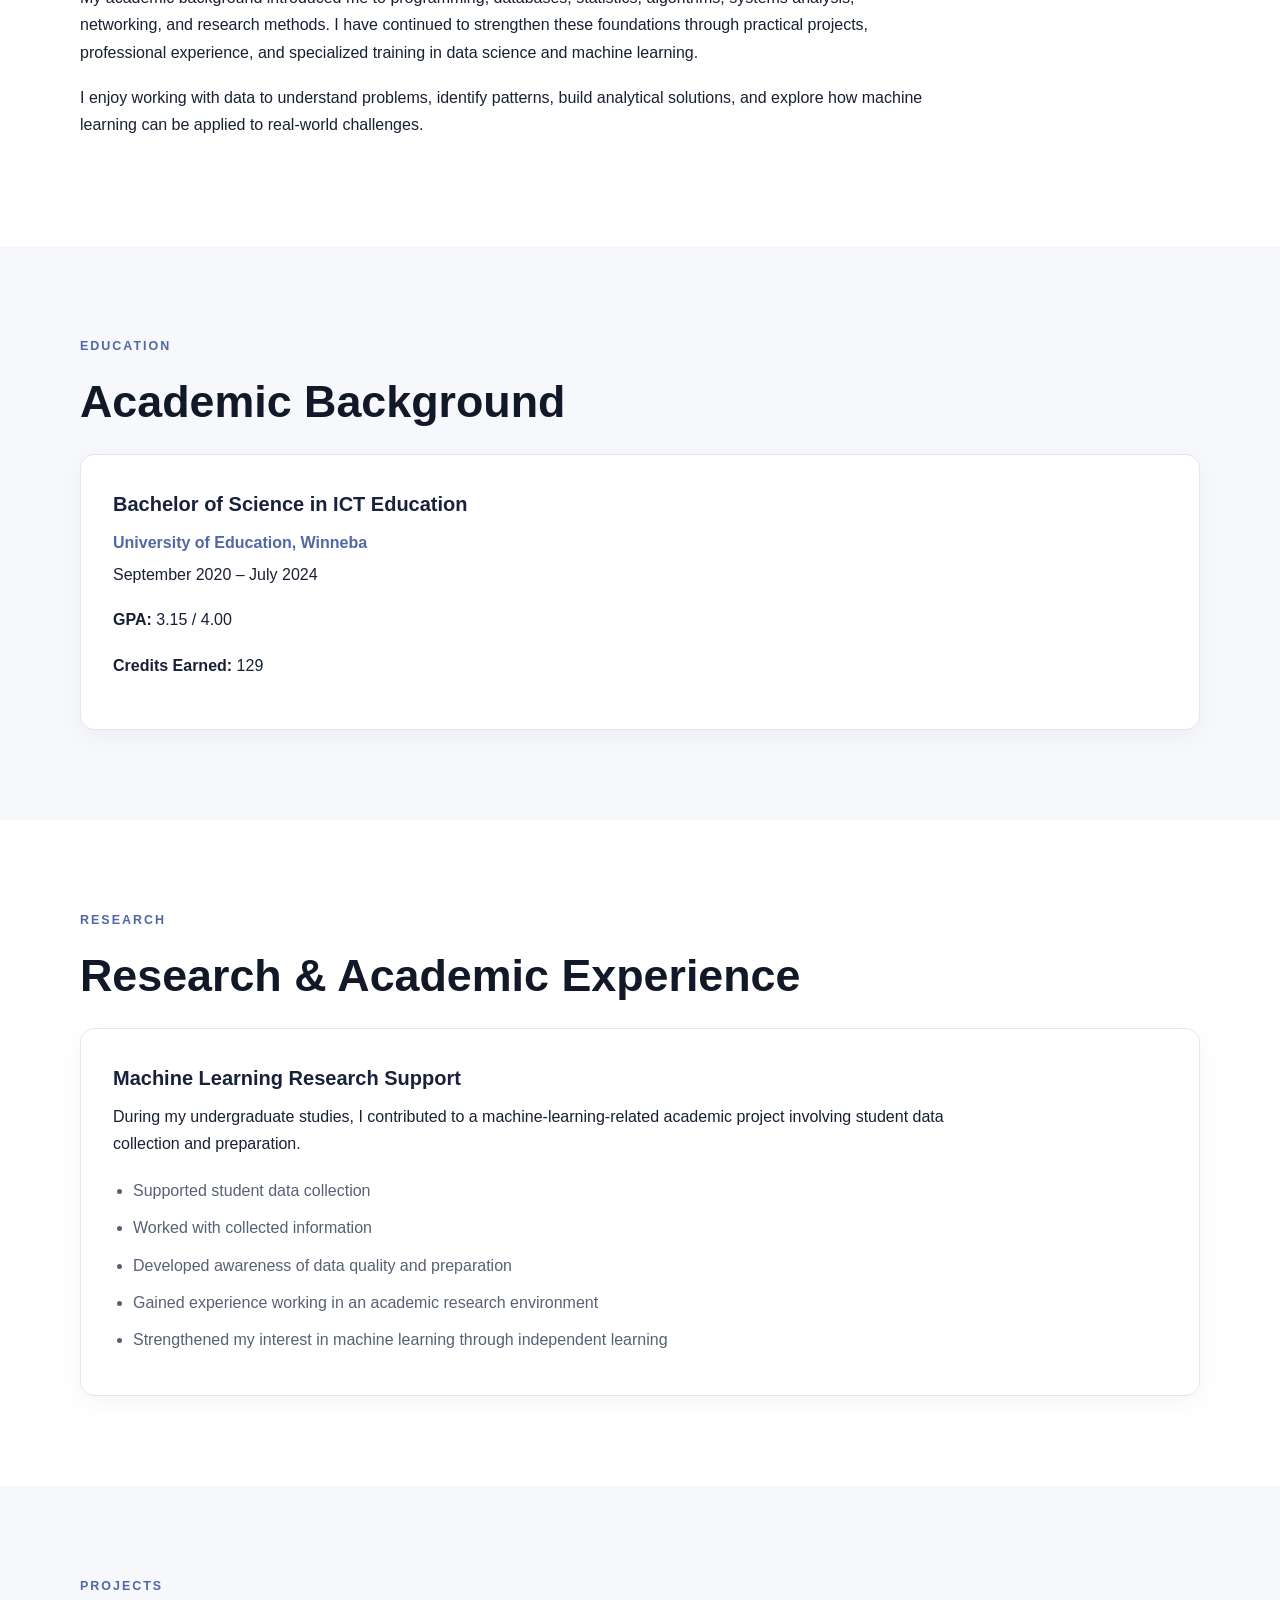
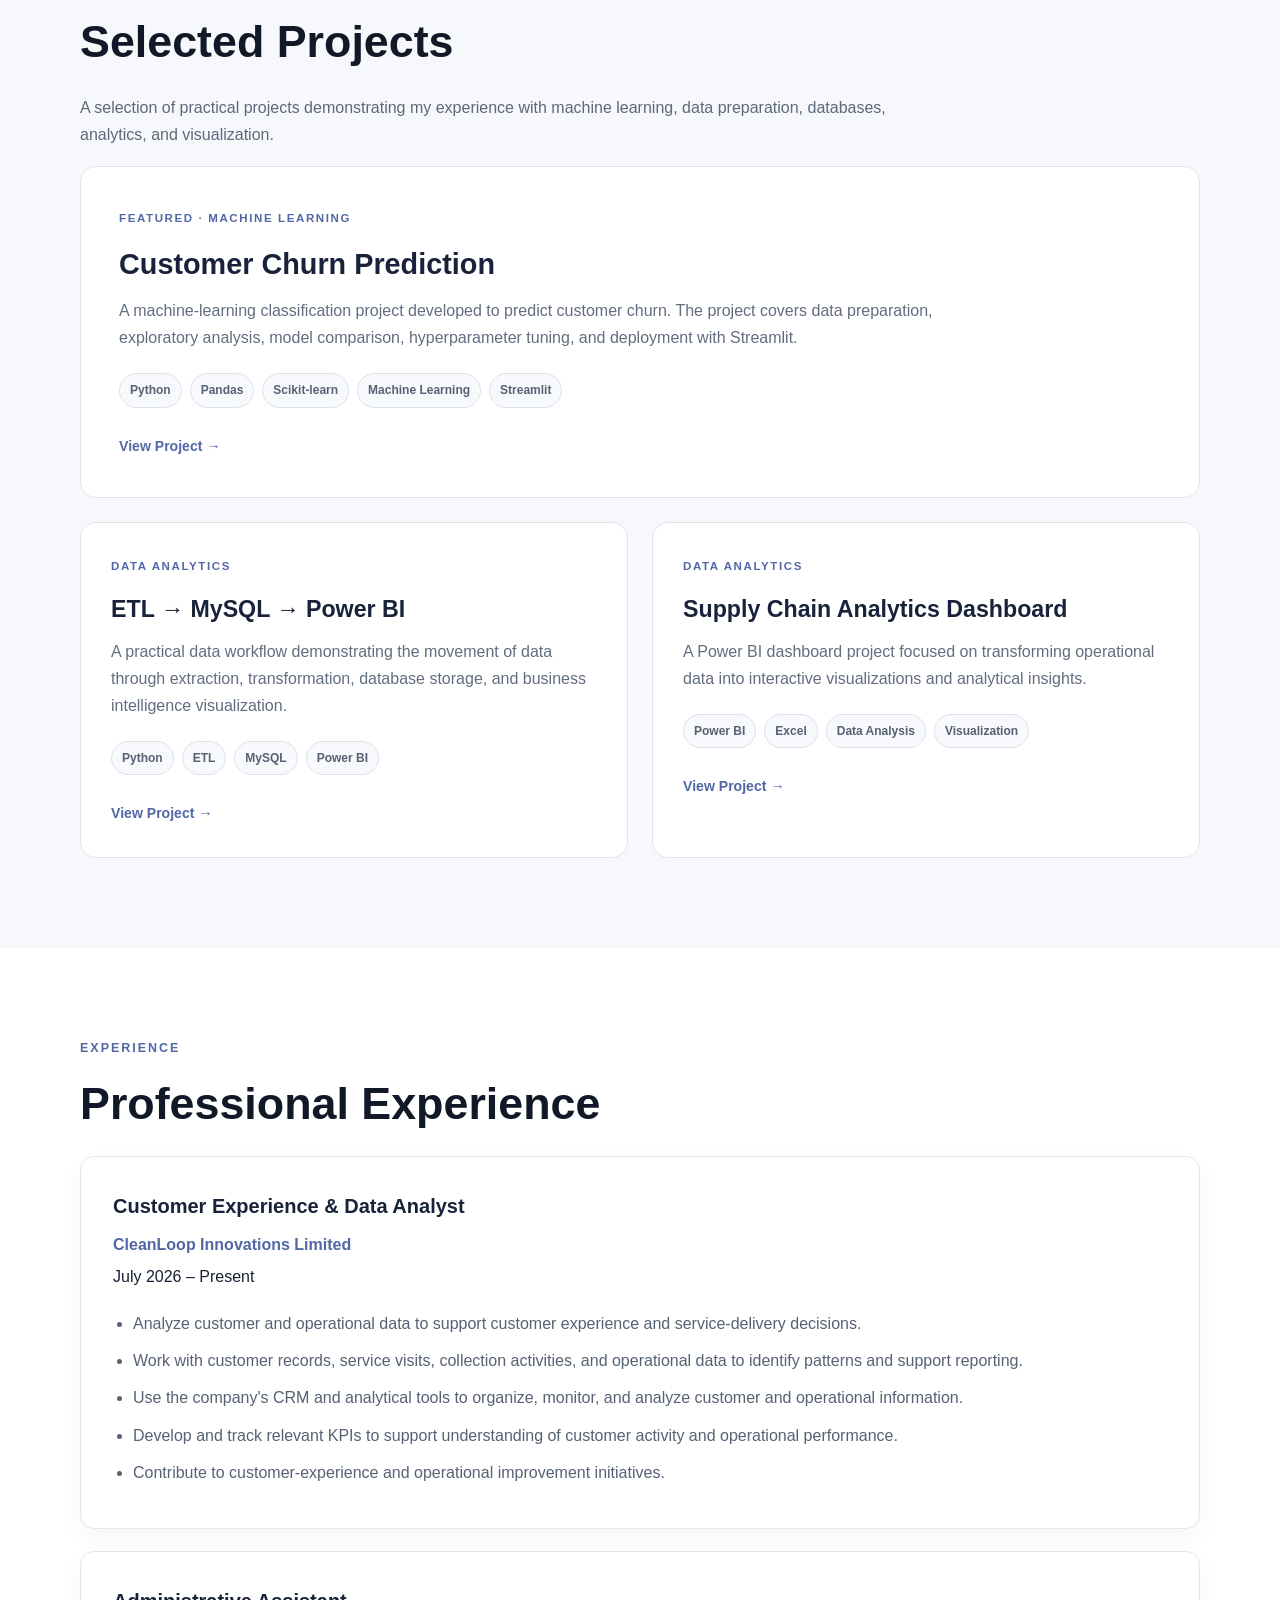
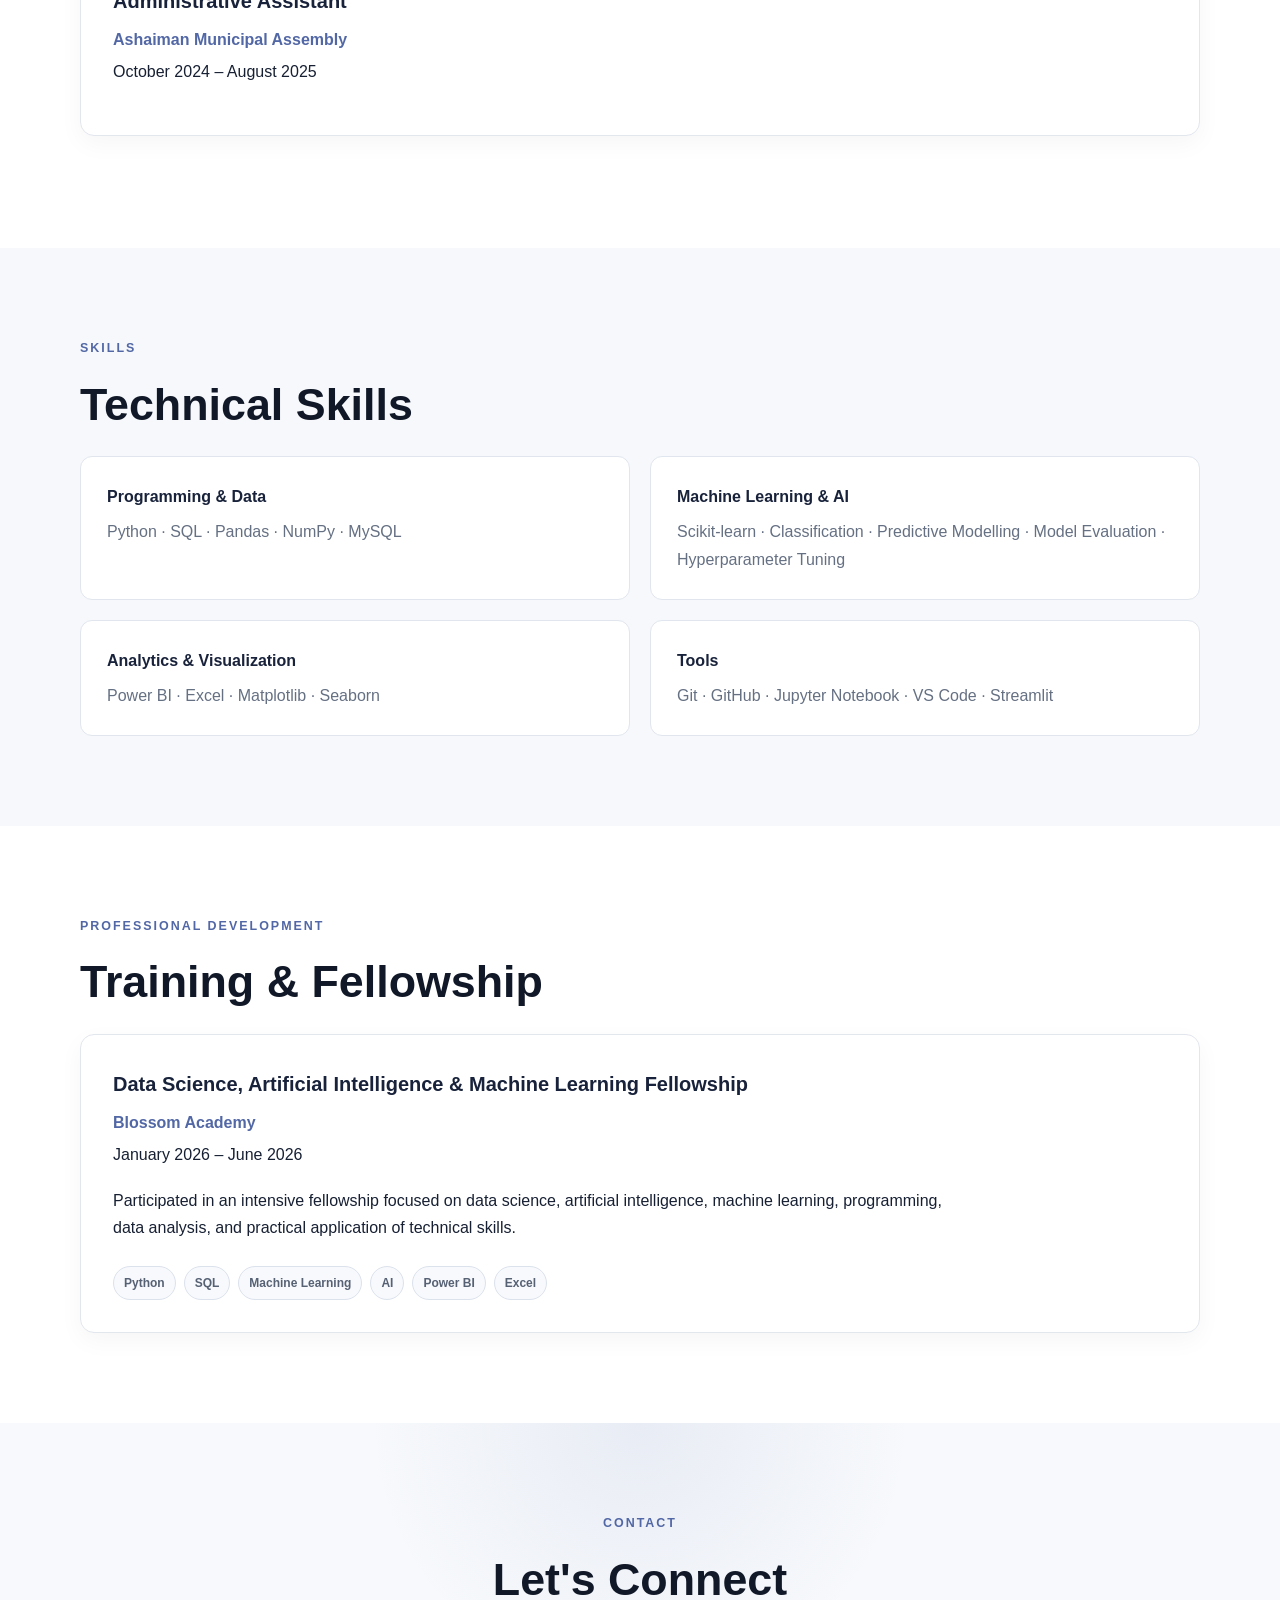
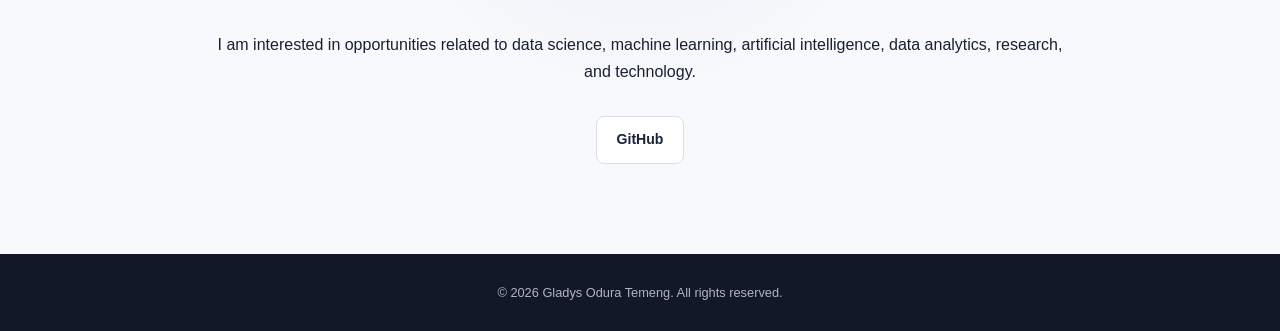
==== commit fed1ee1a: "Update index.html" ====
--- a/index.html
+++ b/index.html
@@ -196,7 +196,7 @@
                     </p>
 
                     <p>
-                        <strong>GPA:</strong> 3.16 / 4.00
+                        <strong>GPA:</strong> 3.15 / 4.00
                     </p>
 
                     <p>
--- a/style.css
+++ b/style.css
@@ -1,6 +1,10 @@
 /* =========================================
-   GENERAL
-========================================= */
+   GLADYS ODURA TEMENG
+   Academic & Technical Portfolio
+   ========================================= */
+
+
+/* ---------- RESET ---------- */
 
 * {
     margin: 0;
@@ -13,33 +17,84 @@
 }
 
 body {
-    font-family: Arial, Helvetica, sans-serif;
+    font-family: -apple-system, BlinkMacSystemFont, "Segoe UI", Roboto,
+                 Helvetica, Arial, sans-serif;
     line-height: 1.7;
-    color: #222;
-    background: #ffffff;
-}
+    color: #172033;
+    background: #ffffff;
+}
+
+a {
+    text-decoration: none;
+    color: inherit;
+}
+
+img {
+    max-width: 100%;
+    display: block;
+}
+
+ul {
+    padding-left: 1.25rem;
+}
+
+
+/* ---------- GLOBAL ---------- */
 
 .container {
-    width: 90%;
-    max-width: 1100px;
+    width: min(1120px, 90%);
     margin: 0 auto;
 }
 
-
-/* =========================================
-   NAVIGATION
-========================================= */
+.section {
+    padding: 90px 0;
+}
+
+.alternate {
+    background: #f6f8fb;
+}
+
+.section-label {
+    margin-bottom: 10px;
+    font-size: 0.78rem;
+    font-weight: 700;
+    letter-spacing: 0.16em;
+    text-transform: uppercase;
+    color: #5267a5;
+}
+
+.section h2,
+.interests h2 {
+    margin-bottom: 25px;
+    font-size: clamp(2rem, 4vw, 2.8rem);
+    line-height: 1.2;
+    color: #111827;
+}
+
+.section p {
+    max-width: 850px;
+    margin-bottom: 18px;
+}
+
+.section-intro {
+    margin-bottom: 40px;
+    color: #5d687b;
+}
+
+
+/* ---------- NAVIGATION ---------- */
 
 .navbar {
     position: sticky;
     top: 0;
     z-index: 1000;
-    background: #ffffff;
-    border-bottom: 1px solid #eeeeee;
+    background: rgba(255, 255, 255, 0.94);
+    border-bottom: 1px solid #e7eaf0;
+    backdrop-filter: blur(12px);
 }
 
 .nav-container {
-    min-height: 75px;
+    min-height: 72px;
     display: flex;
     align-items: center;
     justify-content: space-between;
@@ -47,346 +102,760 @@
 }
 
 .logo {
-    text-decoration: none;
-    color: #222;
-    font-size: 1.1rem;
-    font-weight: 700;
-}
-
-nav {
-    display: flex;
-    gap: 20px;
-    flex-wrap: wrap;
-    justify-content: flex-end;
-}
-
-nav a {
-    text-decoration: none;
-    color: #555;
-    font-size: 0.9rem;
-}
-
-nav a:hover {
-    color: #111;
-}
-
-
-/* =========================================
-   HERO
-========================================= */
-
-.hero {
-    min-height: 650px;
+    font-size: 1rem;
+    font-weight: 750;
+    letter-spacing: -0.02em;
+    color: #18223a;
+}
+
+.navbar nav {
     display: flex;
     align-items: center;
-    background: #f7f7f7;
+    gap: 22px;
+}
+
+.navbar nav a {
+    position: relative;
+    font-size: 0.88rem;
+    font-weight: 550;
+    color: #596477;
+    transition: color 0.25s ease;
+}
+
+.navbar nav a::after {
+    content: "";
+    position: absolute;
+    left: 0;
+    bottom: -7px;
+    width: 0;
+    height: 2px;
+    background: #5267a5;
+    transition: width 0.25s ease;
+}
+
+.navbar nav a:hover {
+    color: #18223a;
+}
+
+.navbar nav a:hover::after {
+    width: 100%;
+}
+
+
+/* ---------- HERO ---------- */
+
+.hero {
+    position: relative;
+    overflow: hidden;
+    padding: 120px 0 110px;
+    background:
+        radial-gradient(circle at 85% 20%, rgba(82, 103, 165, 0.13), transparent 28%),
+        radial-gradient(circle at 15% 85%, rgba(82, 103, 165, 0.08), transparent 25%),
+        #f7f9fc;
+}
+
+.hero::before {
+    content: "";
+    position: absolute;
+    top: -180px;
+    right: -180px;
+    width: 450px;
+    height: 450px;
+    border: 1px solid rgba(82, 103, 165, 0.12);
+    border-radius: 50%;
 }
 
 .hero-content {
-    padding: 100px 0;
-}
-
-.intro-label,
-.section-label,
-.project-type {
+    position: relative;
+    z-index: 1;
+}
+
+.hero-text {
+    max-width: 820px;
+}
+
+.intro-label {
+    margin-bottom: 20px;
     font-size: 0.78rem;
-    font-weight: 700;
-    letter-spacing: 2px;
-    color: #666;
+    font-weight: 750;
+    letter-spacing: 0.18em;
+    color: #5267a5;
 }
 
 .hero h1 {
-    font-size: clamp(2.5rem, 6vw, 5rem);
-    line-height: 1.1;
-    margin: 15px 0;
+    margin-bottom: 14px;
+    font-size: clamp(3rem, 8vw, 5.5rem);
+    line-height: 0.98;
+    letter-spacing: -0.055em;
+    color: #111827;
 }
 
 .hero h2 {
-    max-width: 800px;
-    font-size: clamp(1.3rem, 3vw, 2rem);
-    font-weight: 500;
     margin-bottom: 25px;
+    font-size: clamp(1.35rem, 3vw, 2rem);
+    font-weight: 600;
+    color: #5267a5;
 }
 
 .hero-description {
-    max-width: 700px;
-    font-size: 1.15rem;
-    color: #555;
+    max-width: 720px;
+    margin-bottom: 34px;
+    font-size: 1.1rem;
+    color: #5b6678;
 }
 
 .hero-buttons {
     display: flex;
-    gap: 15px;
-    margin-top: 35px;
     flex-wrap: wrap;
-}
-
-
-/* =========================================
-   BUTTONS
-========================================= */
+    gap: 14px;
+}
+
+
+/* ---------- BUTTONS ---------- */
 
 .btn {
-    display: inline-block;
-    padding: 13px 24px;
-    text-decoration: none;
-    border: 1px solid #222;
-    transition: 0.2s ease;
+    display: inline-flex;
+    align-items: center;
+    justify-content: center;
+    min-height: 48px;
+    padding: 12px 22px;
+    border-radius: 8px;
+    font-size: 0.9rem;
+    font-weight: 650;
+    transition:
+        transform 0.25s ease,
+        box-shadow 0.25s ease,
+        background 0.25s ease,
+        border-color 0.25s ease;
+}
+
+.btn:hover {
+    transform: translateY(-2px);
 }
 
 .primary-btn {
-    background: #222;
     color: #ffffff;
+    background: #18223a;
+    box-shadow: 0 8px 22px rgba(24, 34, 58, 0.16);
 }
 
 .primary-btn:hover {
-    background: #444;
+    background: #5267a5;
+    box-shadow: 0 12px 28px rgba(82, 103, 165, 0.2);
 }
 
 .secondary-btn {
-    color: #222;
-    background: #ffffff;
+    color: #18223a;
+    background: #ffffff;
+    border: 1px solid #d9deea;
 }
 
 .secondary-btn:hover {
-    background: #eeeeee;
-}
-
-
-/* =========================================
-   SECTIONS
-========================================= */
-
-.section,
+    border-color: #5267a5;
+}
+
+
+/* ---------- INTERESTS ---------- */
+
 .interests {
-    padding: 100px 0;
-}
-
-.alternate {
-    background: #f7f7f7;
+    padding: 90px 0;
+    background: #ffffff;
 }
 
 .section-heading {
-    margin-bottom: 45px;
-}
-
-.section h2,
-.interests h2 {
-    font-size: clamp(2rem, 4vw, 3rem);
-    margin: 10px 0 30px;
-}
-
-
-/* =========================================
-   INTERESTS
-========================================= */
+    margin-bottom: 40px;
+}
 
 .interest-grid {
     display: grid;
     grid-template-columns: repeat(3, 1fr);
-    gap: 25px;
+    gap: 22px;
 }
 
 .interest-card {
     padding: 30px;
-    background: #ffffff;
-    border: 1px solid #e5e5e5;
+    border: 1px solid #e4e8ef;
+    border-radius: 14px;
+    background: #ffffff;
+    transition:
+        transform 0.25s ease,
+        box-shadow 0.25s ease,
+        border-color 0.25s ease;
+}
+
+.interest-card:hover {
+    transform: translateY(-5px);
+    border-color: #cbd3e5;
+    box-shadow: 0 16px 35px rgba(24, 34, 58, 0.08);
 }
 
 .interest-card h3 {
-    margin-bottom: 15px;
-}
-
-
-/* =========================================
-   CARDS
-========================================= */
+    margin-bottom: 12px;
+    color: #18223a;
+}
+
+.interest-card p {
+    margin-bottom: 0;
+    color: #657083;
+}
+
+
+/* ---------- EDUCATION ---------- */
 
 .education-card,
 .research-card,
+.training-card,
 .experience-card,
-.training-card {
-    padding: 35px;
-    margin-top: 25px;
-    border: 1px solid #e5e5e5;
-    background: #ffffff;
+.detail-card {
+    padding: 32px;
+    border: 1px solid #e2e6ed;
+    border-radius: 14px;
+    background: #ffffff;
+    box-shadow: 0 8px 25px rgba(24, 34, 58, 0.04);
+}
+
+.education-card h3,
+.research-card h3,
+.training-card h3,
+.experience-card h3 {
+    margin-bottom: 8px;
+    font-size: 1.25rem;
+    color: #18223a;
 }
 
 .institution {
-    font-weight: 600;
-    margin: 8px 0;
-}
+    margin-bottom: 5px !important;
+    font-weight: 650;
+    color: #5267a5;
+}
+
+
+/* ---------- RESEARCH ---------- */
 
 .research-card ul {
     margin-top: 20px;
-    padding-left: 20px;
-}
-
-
-/* =========================================
-   PROJECTS
-========================================= */
+}
+
+.research-card li {
+    margin-bottom: 10px;
+    color: #566174;
+}
+
+
+/* ---------- PROJECTS ---------- */
 
 .project-grid {
     display: grid;
-    grid-template-columns: repeat(3, 1fr);
-    gap: 25px;
-    margin-top: 35px;
+    grid-template-columns: repeat(2, 1fr);
+    gap: 24px;
 }
 
 .project-card {
-    background: #ffffff;
-    border: 1px solid #e5e5e5;
-    min-height: 360px;
+    position: relative;
+    overflow: hidden;
+    border: 1px solid #e0e5ed;
+    border-radius: 16px;
+    background: #ffffff;
+    transition:
+        transform 0.3s ease,
+        box-shadow 0.3s ease,
+        border-color 0.3s ease;
+}
+
+.project-card::before {
+    content: "";
+    display: block;
+    height: 4px;
+    background: #5267a5;
+    transform: scaleX(0);
+    transform-origin: left;
+    transition: transform 0.3s ease;
+}
+
+.project-card:hover {
+    transform: translateY(-7px);
+    border-color: #ccd4e4;
+    box-shadow: 0 20px 45px rgba(24, 34, 58, 0.1);
+}
+
+.project-card:hover::before {
+    transform: scaleX(1);
 }
 
 .project-content {
     padding: 30px;
 }
 
-.project-content h3 {
-    font-size: 1.5rem;
-    margin: 12px 0 15px;
+.featured-project {
+    grid-column: span 2;
+}
+
+.featured-project .project-content {
+    padding: 38px;
+}
+
+.project-type {
+    margin-bottom: 10px;
+    font-size: 0.72rem;
+    font-weight: 750;
+    letter-spacing: 0.14em;
+    color: #5267a5;
+}
+
+.project-card h3 {
+    margin-bottom: 14px;
+    font-size: 1.45rem;
+    line-height: 1.25;
+    color: #18223a;
+}
+
+.featured-project h3 {
+    font-size: 1.8rem;
+}
+
+.project-card p:not(.project-type) {
+    margin-bottom: 22px;
+    color: #626d7f;
 }
 
 .tags {
     display: flex;
     flex-wrap: wrap;
     gap: 8px;
-    margin: 20px 0;
+    margin-bottom: 24px;
 }
 
 .tags span {
-    font-size: 0.78rem;
-    padding: 5px 9px;
-    background: #eeeeee;
+    padding: 6px 10px;
+    border: 1px solid #dce2ec;
+    border-radius: 999px;
+    background: #f7f9fc;
+    font-size: 0.75rem;
+    font-weight: 600;
+    color: #566174;
 }
 
 .project-link {
-    text-decoration: none;
-    color: #222;
+    display: inline-flex;
+    align-items: center;
+    gap: 6px;
+    font-size: 0.88rem;
     font-weight: 700;
+    color: #5267a5;
+    transition: gap 0.25s ease, color 0.25s ease;
 }
 
 .project-link:hover {
-    text-decoration: underline;
-}
-
-
-/* =========================================
-   SKILLS
-========================================= */
+    gap: 10px;
+    color: #18223a;
+}
+
+
+/* ---------- EXPERIENCE ---------- */
+
+.experience-card {
+    margin-bottom: 22px;
+}
+
+.experience-card ul {
+    margin-top: 20px;
+}
+
+.experience-card li {
+    margin-bottom: 10px;
+    color: #566174;
+}
+
+
+/* ---------- SKILLS ---------- */
 
 .skills-grid {
     display: grid;
     grid-template-columns: repeat(2, 1fr);
-    gap: 25px;
-    margin-top: 35px;
+    gap: 20px;
 }
 
 .skills-grid > div {
-    padding: 30px;
-    border: 1px solid #e5e5e5;
+    padding: 26px;
+    border: 1px solid #e1e6ee;
+    border-radius: 12px;
     background: #ffffff;
 }
 
 .skills-grid h3 {
-    margin-bottom: 12px;
-}
-
-
-/* =========================================
-   CONTACT
-========================================= */
+    margin-bottom: 8px;
+    font-size: 1rem;
+    color: #18223a;
+}
+
+.skills-grid p {
+    margin-bottom: 0;
+    color: #657083;
+}
+
+
+/* ---------- TRAINING ---------- */
+
+.training-card .tags {
+    margin-top: 25px;
+    margin-bottom: 0;
+}
+
+
+/* ---------- CONTACT ---------- */
 
 .contact-section {
     text-align: center;
+    background:
+        radial-gradient(circle at 50% 0%, rgba(82, 103, 165, 0.09), transparent 35%),
+        #f7f9fc;
 }
 
 .contact-section p {
-    max-width: 700px;
-    margin: 0 auto;
+    margin-left: auto;
+    margin-right: auto;
 }
 
 .contact-links {
+    display: flex;
+    justify-content: center;
+    flex-wrap: wrap;
+    gap: 12px;
     margin-top: 30px;
 }
 
 .contact-links a {
-    margin: 0 10px;
-    color: #222;
-    font-weight: 700;
+    padding: 11px 20px;
+    border: 1px solid #d9deea;
+    border-radius: 8px;
+    background: #ffffff;
+    font-size: 0.88rem;
+    font-weight: 650;
+    color: #18223a;
+    transition: all 0.25s ease;
+}
+
+.contact-links a:hover {
+    color: #ffffff;
+    background: #18223a;
+    border-color: #18223a;
+    transform: translateY(-2px);
 }
 
 
 /* =========================================
-   FOOTER
-========================================= */
+   PROJECT DETAIL PAGES
+   ========================================= */
+
+
+/* ---------- PROJECT HERO ---------- */
+
+.project-hero {
+    padding: 100px 0 85px;
+    background:
+        radial-gradient(circle at 85% 20%, rgba(82, 103, 165, 0.14), transparent 30%),
+        #f7f9fc;
+}
+
+.project-hero h1 {
+    max-width: 900px;
+    margin-bottom: 20px;
+    font-size: clamp(2.8rem, 7vw, 5rem);
+    line-height: 1;
+    letter-spacing: -0.05em;
+    color: #111827;
+}
+
+.project-hero-description {
+    max-width: 780px;
+    margin-bottom: 30px;
+    font-size: 1.12rem;
+    color: #5e697c;
+}
+
+.project-actions {
+    display: flex;
+    flex-wrap: wrap;
+    gap: 12px;
+}
+
+
+/* ---------- PROJECT INFO ---------- */
+
+.project-detail-grid {
+    display: grid;
+    grid-template-columns: 1.6fr 0.8fr;
+    gap: 50px;
+    align-items: start;
+}
+
+.project-info-card {
+    padding: 25px;
+    border: 1px solid #dfe4ec;
+    border-radius: 14px;
+    background: #f8f9fc;
+}
+
+.project-info-card div {
+    padding: 15px 0;
+    border-bottom: 1px solid #e0e4eb;
+}
+
+.project-info-card div:last-child {
+    border-bottom: none;
+}
+
+.project-info-card span {
+    display: block;
+    margin-bottom: 3px;
+    font-size: 0.75rem;
+    text-transform: uppercase;
+    letter-spacing: 0.08em;
+    color: #778196;
+}
+
+.project-info-card strong {
+    color: #18223a;
+}
+
+
+/* ---------- PROJECT STATS ---------- */
+
+.project-stats {
+    display: grid;
+    grid-template-columns: repeat(4, 1fr);
+    gap: 16px;
+    margin: 35px 0;
+}
+
+.stat-card {
+    padding: 24px 18px;
+    border: 1px solid #e0e5ed;
+    border-radius: 12px;
+    background: #ffffff;
+    text-align: center;
+}
+
+.stat-card strong {
+    display: block;
+    margin-bottom: 5px;
+    font-size: 1.8rem;
+    line-height: 1;
+    color: #18223a;
+}
+
+.stat-card span {
+    font-size: 0.75rem;
+    color: #6c7688;
+}
+
+
+/* ---------- MODEL CARDS ---------- */
+
+.model-grid {
+    display: grid;
+    grid-template-columns: repeat(3, 1fr);
+    gap: 18px;
+    margin-top: 35px;
+}
+
+.model-card {
+    padding: 25px;
+    border: 1px solid #e0e5ed;
+    border-radius: 13px;
+    background: #ffffff;
+    transition: transform 0.25s ease, box-shadow 0.25s ease;
+}
+
+.model-card:hover {
+    transform: translateY(-4px);
+    box-shadow: 0 15px 30px rgba(24, 34, 58, 0.08);
+}
+
+.model-card h3 {
+    margin-bottom: 14px;
+    font-size: 1rem;
+    color: #18223a;
+}
+
+.model-card strong {
+    display: block;
+    margin-bottom: 3px;
+    font-size: 2rem;
+    color: #5267a5;
+}
+
+.model-card p {
+    margin-bottom: 0;
+    font-size: 0.82rem;
+    color: #737d8d;
+}
+
+
+/* ---------- PROJECT FINAL ---------- */
+
+.project-final {
+    padding: 85px 0;
+    text-align: center;
+    background:
+        radial-gradient(circle at 50% 0%, rgba(82, 103, 165, 0.1), transparent 35%),
+        #f7f9fc;
+}
+
+.project-final h2 {
+    margin-bottom: 15px;
+    font-size: clamp(2rem, 5vw, 3rem);
+    color: #111827;
+}
+
+.project-final p {
+    margin: 0 auto 28px;
+    color: #626d7f;
+}
+
+
+/* ---------- FOOTER ---------- */
 
 footer {
-    padding: 30px 0;
-    border-top: 1px solid #eeeeee;
+    padding: 28px 0;
+    background: #111827;
+    color: #aeb6c5;
     text-align: center;
-    color: #777;
-    font-size: 0.85rem;
+}
+
+footer p {
+    margin: 0;
+    font-size: 0.8rem;
 }
 
 
 /* =========================================
-   MOBILE
-========================================= */
-
-@media (max-width: 850px) {
+   RESPONSIVE DESIGN
+   ========================================= */
+
+@media (max-width: 900px) {
+
+    .navbar nav {
+        gap: 14px;
+    }
+
+    .navbar nav a {
+        font-size: 0.8rem;
+    }
+
+    .interest-grid {
+        grid-template-columns: 1fr;
+    }
+
+    .project-detail-grid {
+        grid-template-columns: 1fr;
+    }
+
+    .project-stats {
+        grid-template-columns: repeat(2, 1fr);
+    }
+
+    .model-grid {
+        grid-template-columns: repeat(2, 1fr);
+    }
+
+}
+
+
+@media (max-width: 720px) {
+
+    .section,
+    .interests {
+        padding: 65px 0;
+    }
 
     .nav-container {
-        flex-direction: column;
-        padding: 20px 0;
-    }
-
-    nav {
-        justify-content: center;
-    }
-
-    .interest-grid,
+        min-height: 64px;
+    }
+
+    .navbar nav {
+        display: none;
+    }
+
+    .hero {
+        padding: 85px 0 75px;
+    }
+
+    .hero h1 {
+        font-size: 3.2rem;
+    }
+
+    .hero-description {
+        font-size: 1rem;
+    }
+
     .project-grid {
         grid-template-columns: 1fr;
     }
 
+    .featured-project {
+        grid-column: span 1;
+    }
+
+    .featured-project .project-content {
+        padding: 30px;
+    }
+
     .skills-grid {
         grid-template-columns: 1fr;
     }
 
-    .hero {
-        min-height: auto;
-    }
-
-    .hero-content {
-        padding: 80px 0;
-    }
-
-}
-
-
-@media (max-width: 500px) {
-
-    nav {
-        gap: 12px;
-    }
-
-    nav a {
-        font-size: 0.8rem;
-    }
-
-    .section,
-    .interests {
-        padding: 70px 0;
+    .model-grid {
+        grid-template-columns: 1fr;
+    }
+
+    .project-stats {
+        grid-template-columns: 1fr 1fr;
     }
 
     .education-card,
     .research-card,
+    .training-card,
     .experience-card,
-    .training-card {
-        padding: 25px;
-    }
-
-}
+    .detail-card {
+        padding: 24px;
+    }
+
+}
+
+
+@media (max-width: 480px) {
+
+    .container {
+        width: 92%;
+    }
+
+    .hero h1 {
+        font-size: 2.7rem;
+    }
+
+    .hero h2 {
+        font-size: 1.3rem;
+    }
+
+    .hero-buttons,
+    .project-actions {
+        flex-direction: column;
+        align-items: stretch;
+    }
+
+    .btn {
+        width: 100%;
+    }
+
+    .project-stats {
+        grid-template-columns: 1fr;
+    }
+
+    .project-content,
+    .featured-project .project-content {
+        padding: 24px;
+    }
+
+}
+
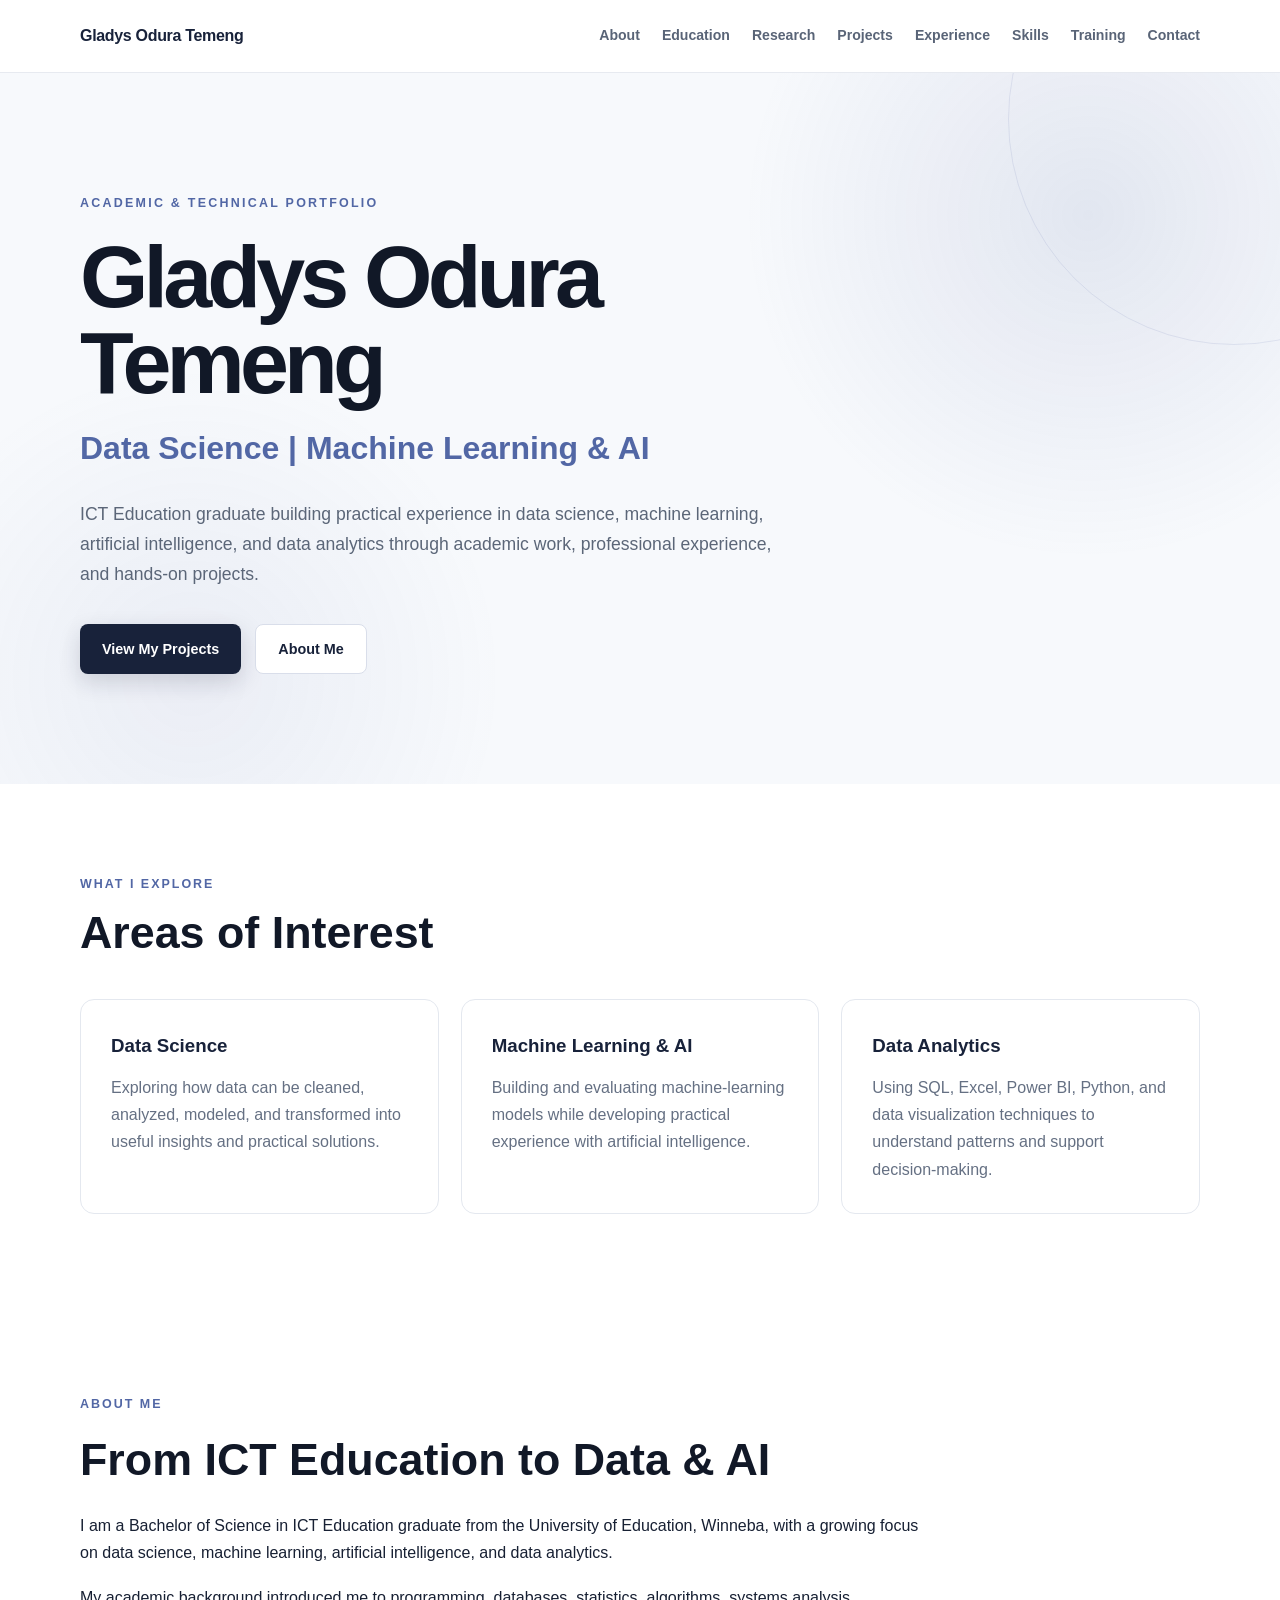
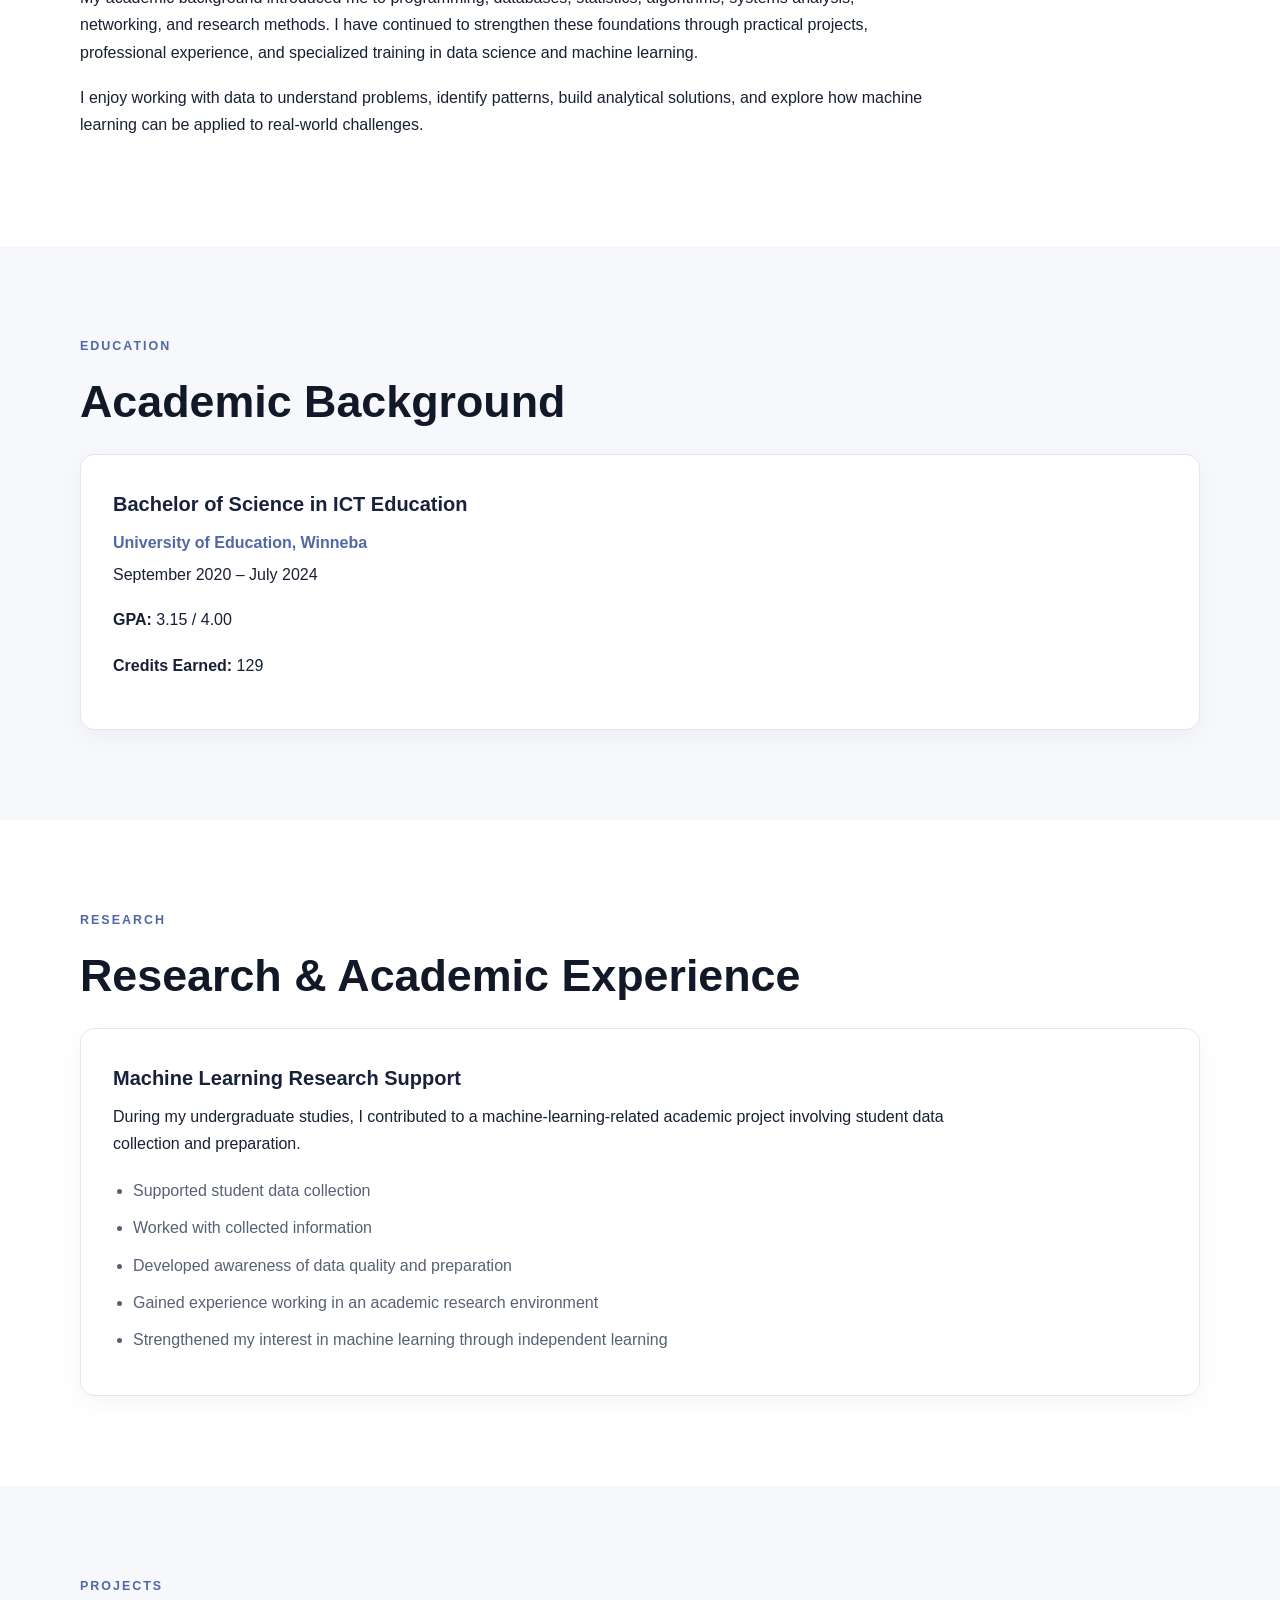
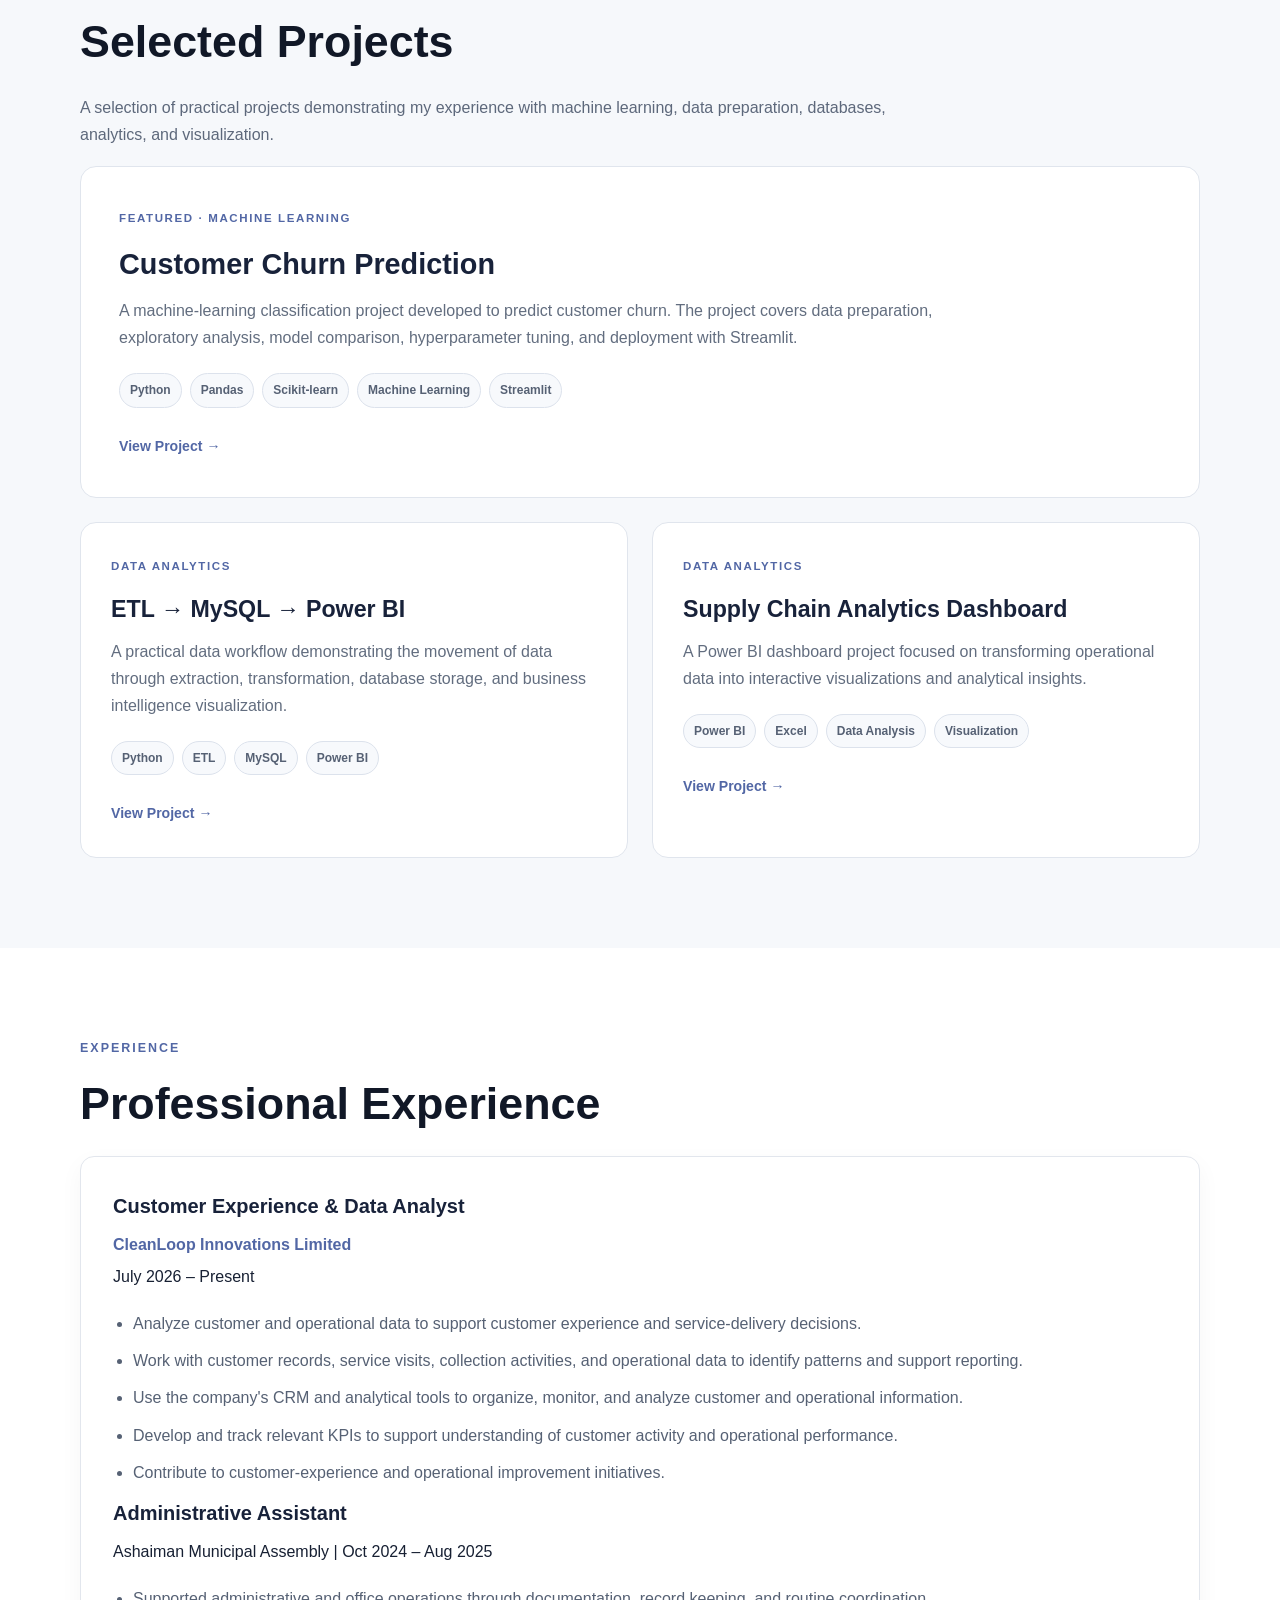
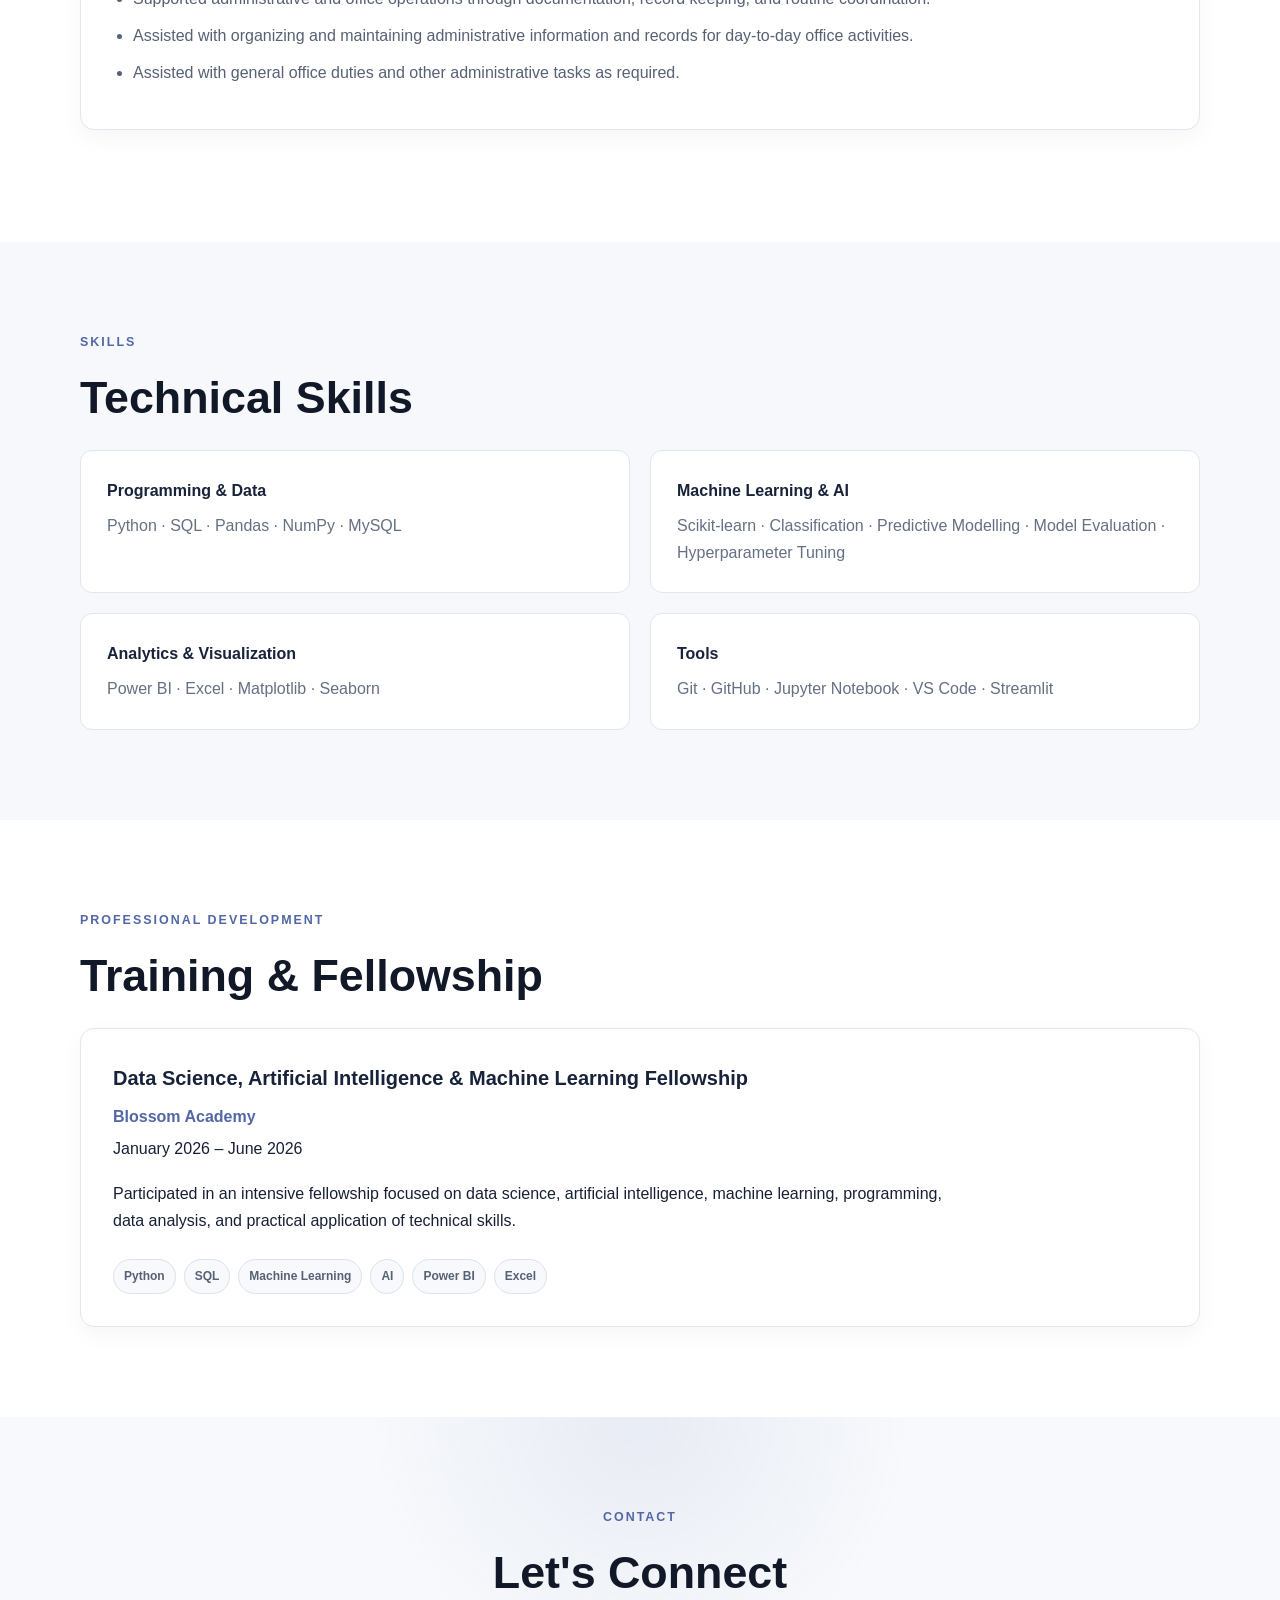
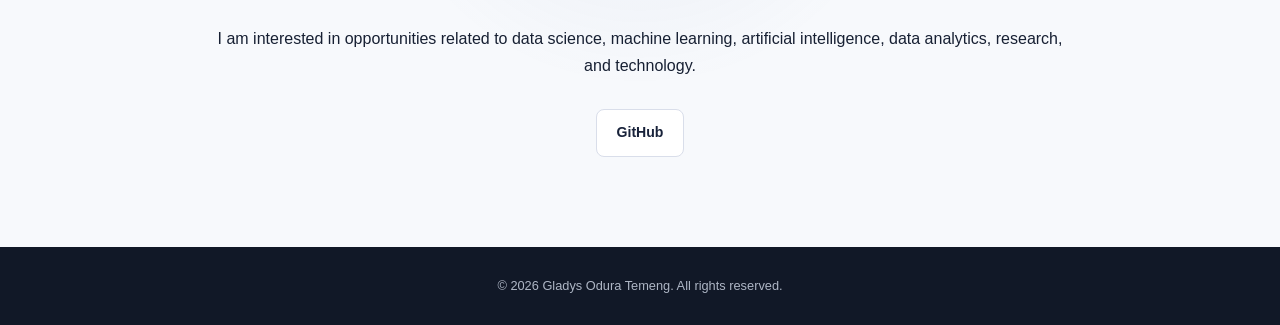
==== commit efb55565: "Update index.html" ====
--- a/index.html
+++ b/index.html
@@ -473,27 +473,33 @@
                         </li>
 
                     </ul>
-
-                </div>
-
-
-                <div class="experience-card">
-
-                    <h3>
-                        Administrative Assistant
-                    </h3>
-
-                    <p class="institution">
-                        Ashaiman Municipal Assembly
-                    </p>
-
-                    <p>
-                        October 2024 – August 2025
-                    </p>
-
-                </div>
-
-            </div>
+<div class="experience-item">
+    <div class="experience-header">
+        <div>
+            <h3>Administrative Assistant</h3>
+            <p class="experience-company">
+                Ashaiman Municipal Assembly | Oct 2024 – Aug 2025
+            </p>
+        </div>
+    </div>
+
+    <ul class="experience-list">
+        <li>
+            Supported administrative and office operations through
+            documentation, record keeping, and routine coordination.
+        </li>
+
+        <li>
+            Assisted with organizing and maintaining administrative
+            information and records for day-to-day office activities.
+        </li>
+
+        <li>
+            Assisted with general office duties and other administrative
+            tasks as required.
+        </li>
+    </ul>
+</div>
 
         </section>
 
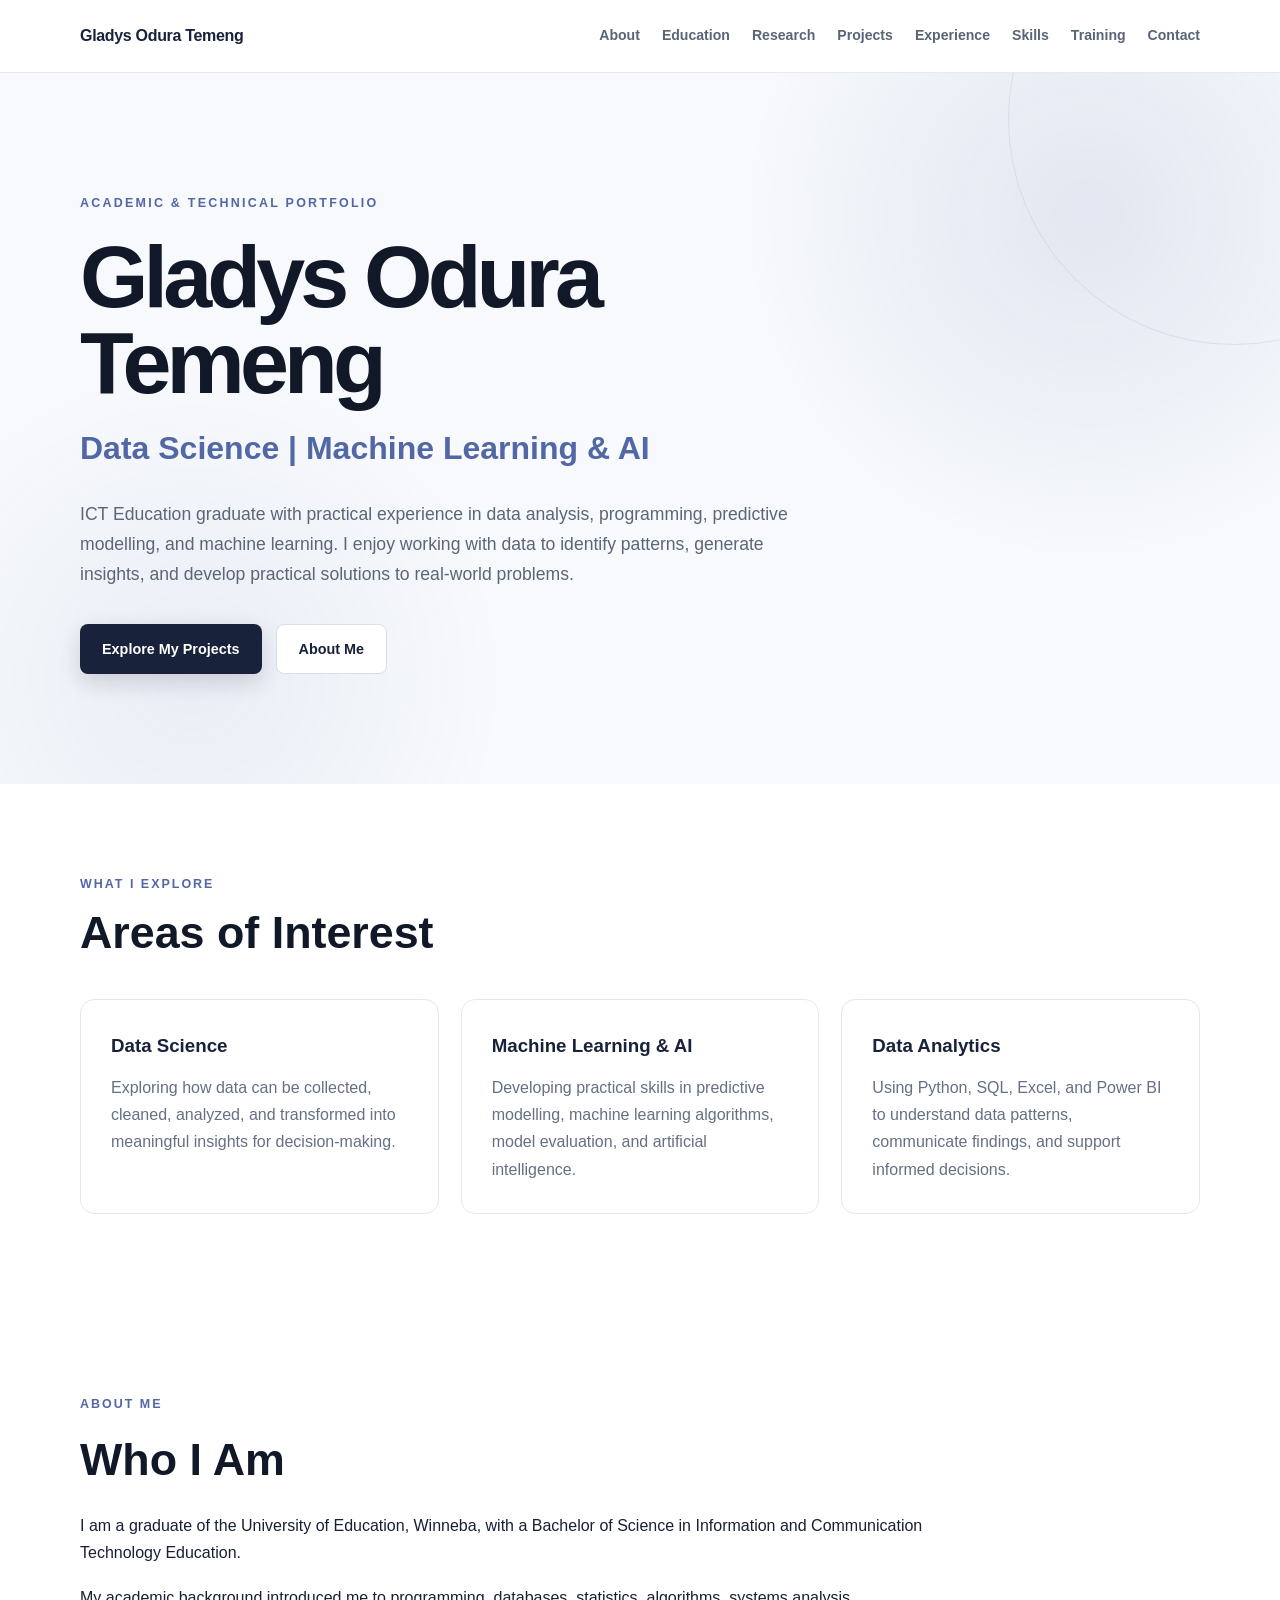
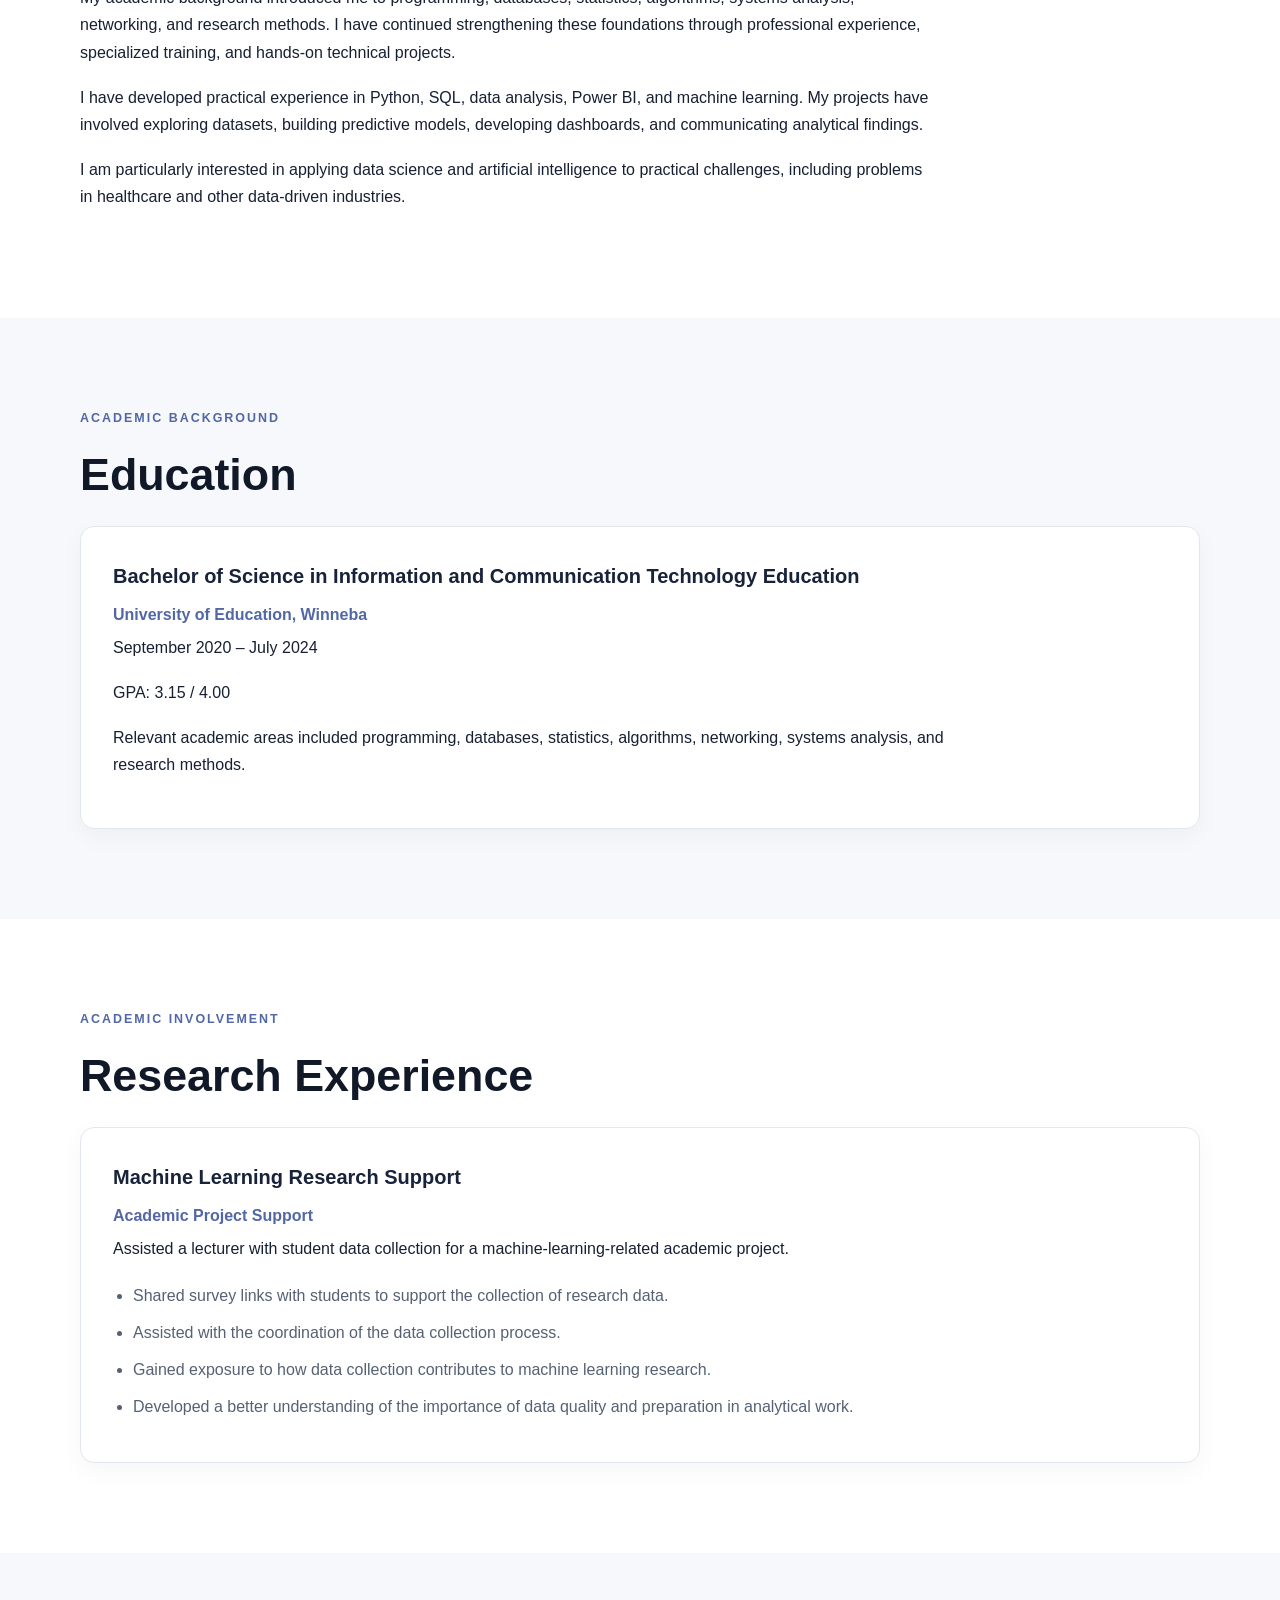
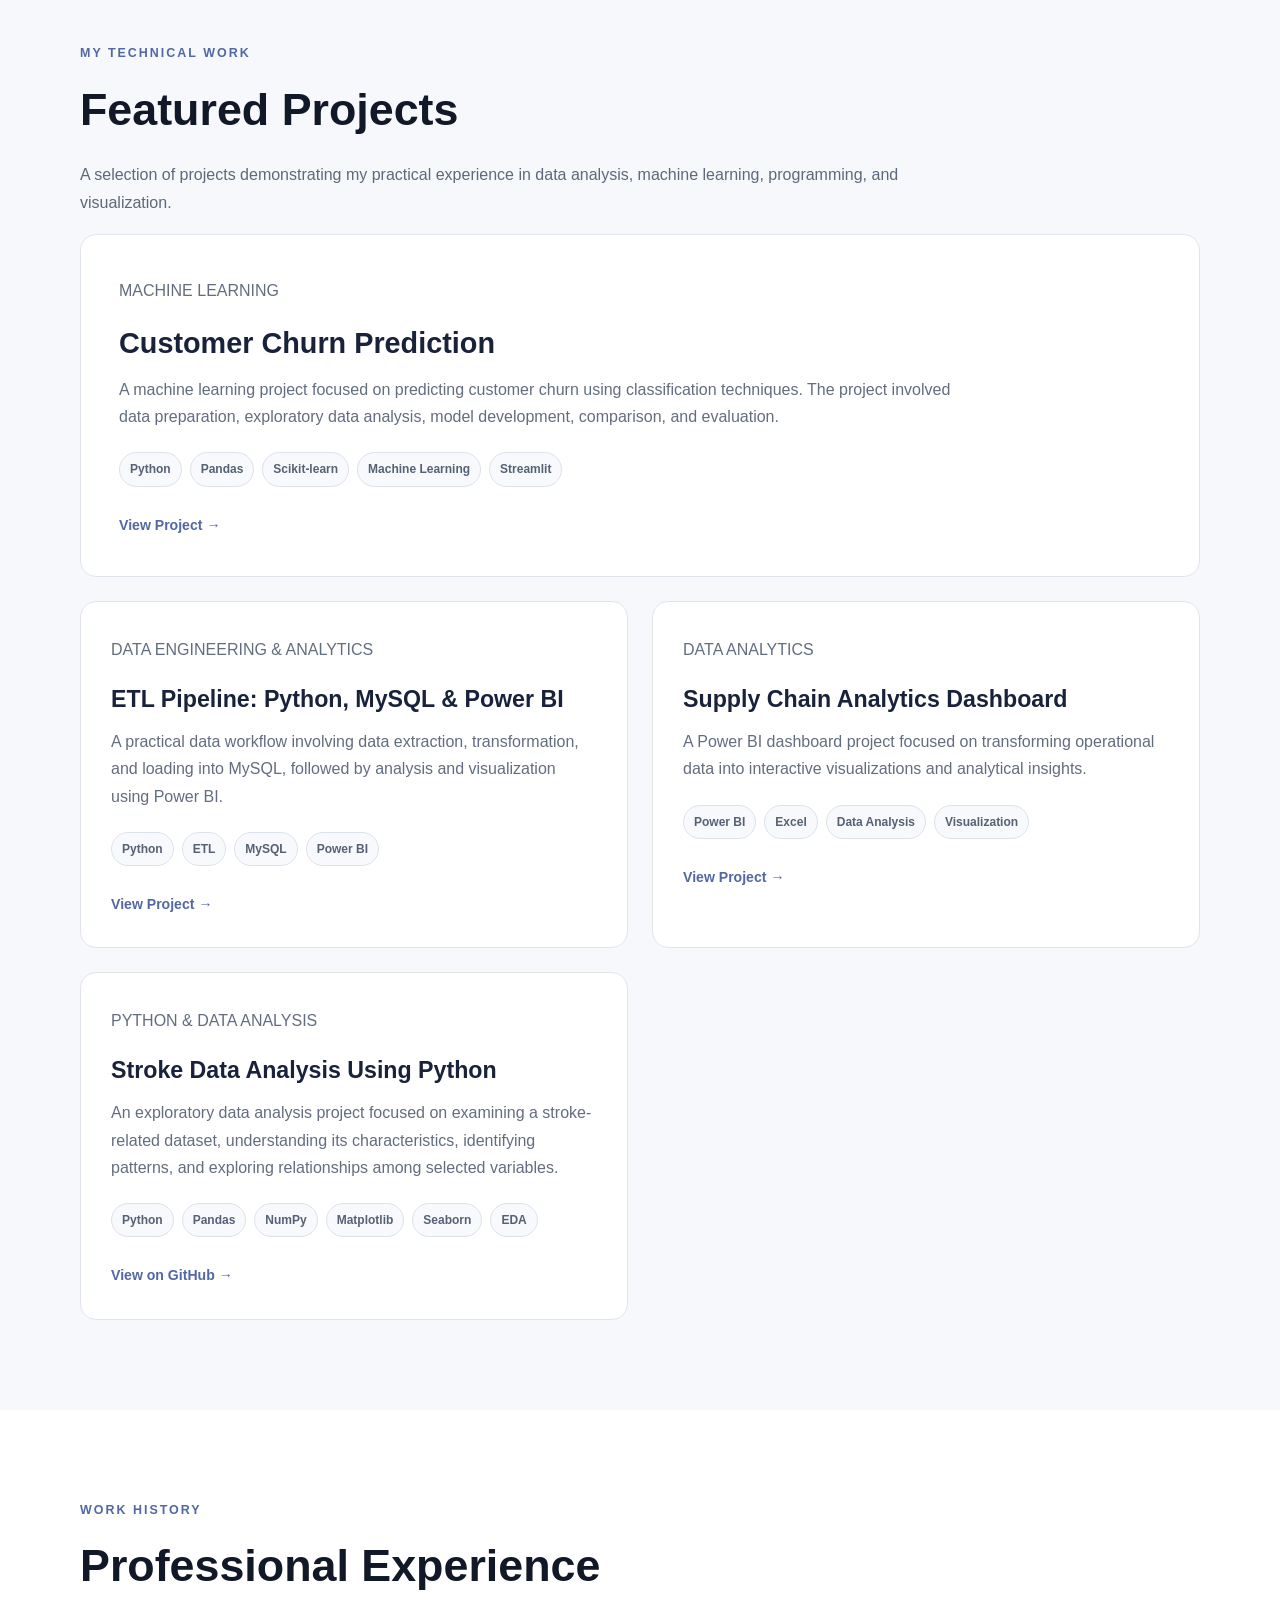
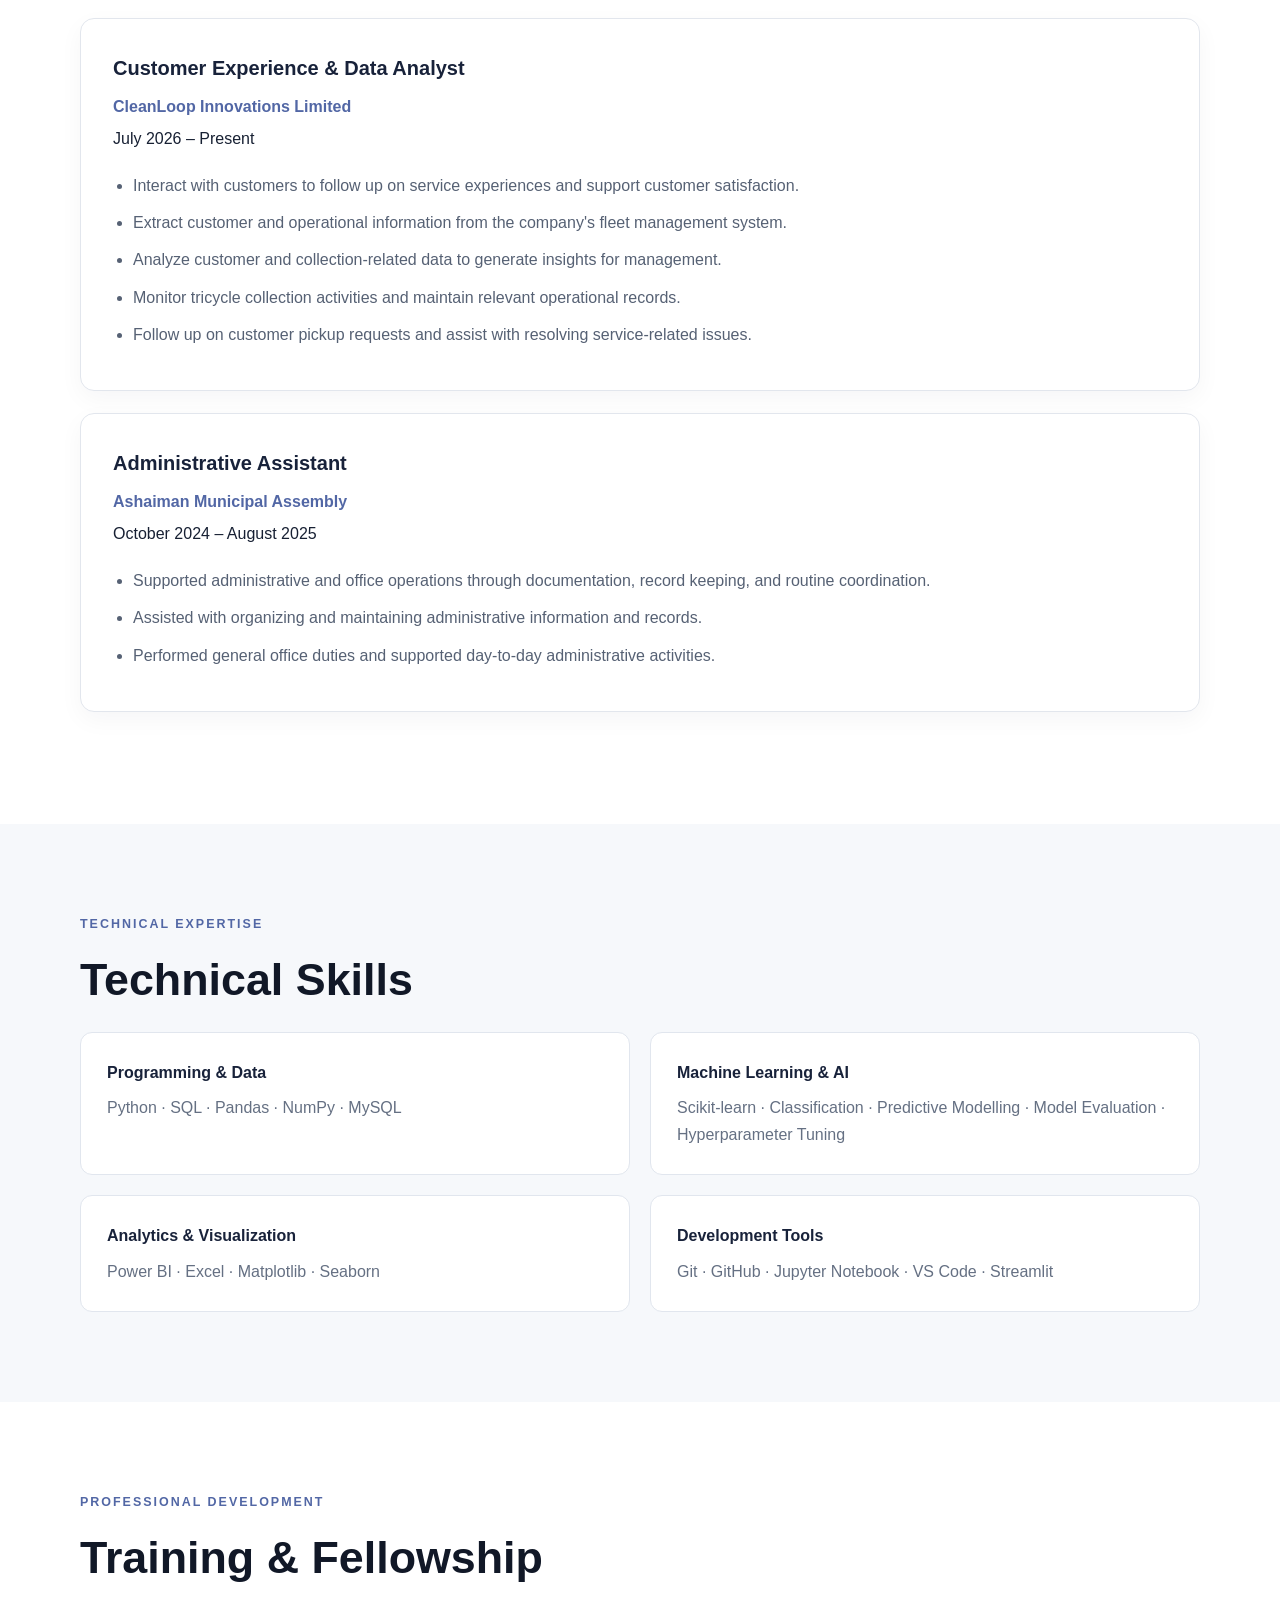
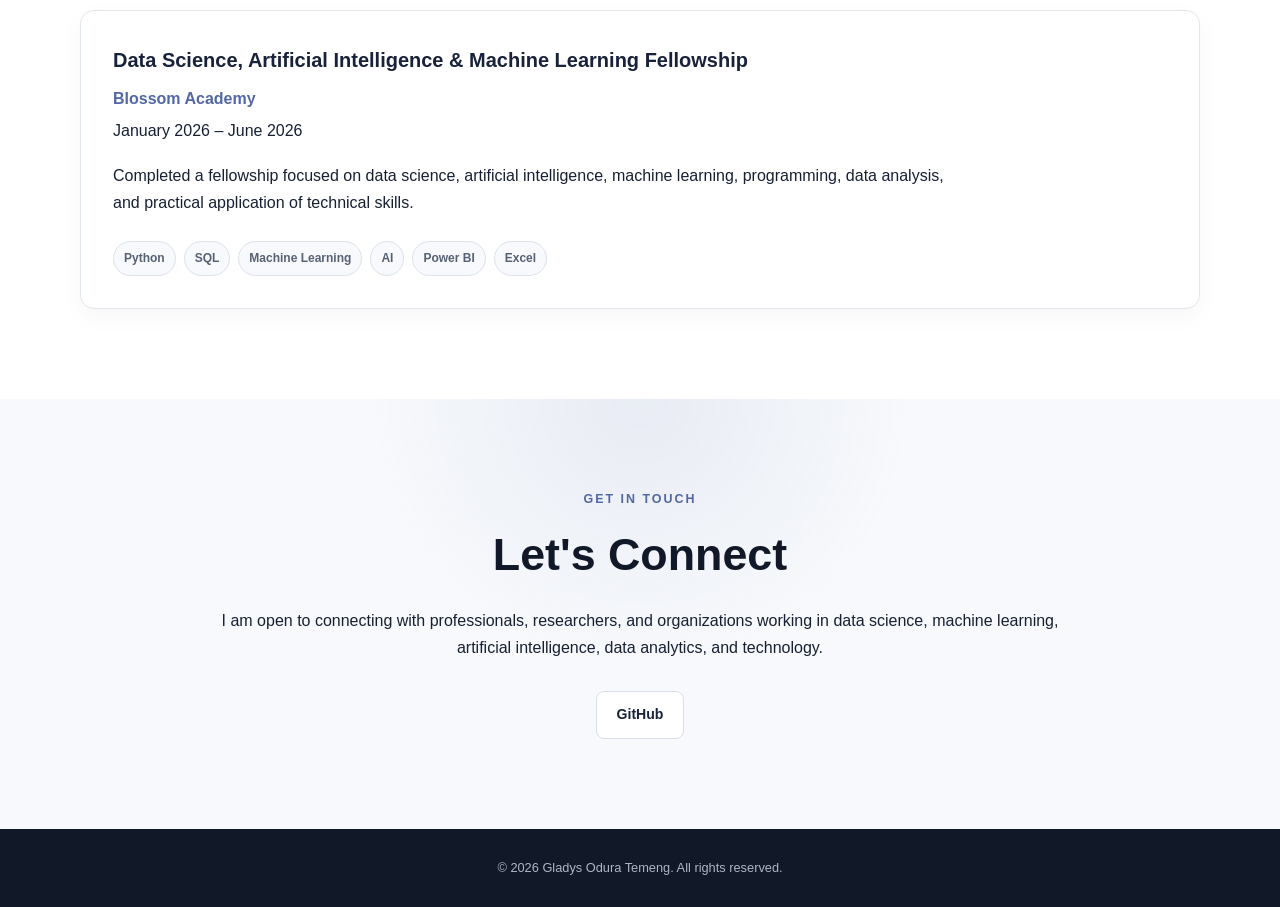
==== commit 16a0feff: "index.html" ====
--- a/index.html
+++ b/index.html
@@ -1,3 +1,4 @@
+
 <!DOCTYPE html>
 <html lang="en">
 <head>
@@ -7,14 +8,14 @@
     <title>Gladys Odura Temeng | Data Science & AI Portfolio</title>
 
     <meta name="description"
-          content="Academic and technical portfolio of Gladys Odura Temeng, focused on data science, machine learning, artificial intelligence, and data analytics.">
+          content="Portfolio of Gladys Odura Temeng, showcasing projects and experience in data science, machine learning, AI, and data analytics.">
 
     <link rel="stylesheet" href="style.css">
 </head>
 
 <body>
 
-    <!-- Navigation -->
+    <!-- NAVIGATION -->
     <header class="navbar">
         <div class="container nav-container">
 
@@ -39,7 +40,7 @@
 
     <main>
 
-        <!-- HERO -->
+        <!-- HERO SECTION -->
         <section id="home" class="hero">
             <div class="container hero-content">
 
@@ -58,15 +59,16 @@
                     </h2>
 
                     <p class="hero-description">
-                        ICT Education graduate building practical experience in
-                        data science, machine learning, artificial intelligence,
-                        and data analytics through academic work, professional
-                        experience, and hands-on projects.
+                        ICT Education graduate with practical experience in
+                        data analysis, programming, predictive modelling,
+                        and machine learning. I enjoy working with data to
+                        identify patterns, generate insights, and develop
+                        practical solutions to real-world problems.
                     </p>
 
                     <div class="hero-buttons">
                         <a href="#projects" class="btn primary-btn">
-                            View My Projects
+                            Explore My Projects
                         </a>
 
                         <a href="#about" class="btn secondary-btn">
@@ -82,7 +84,6 @@
 
         <!-- AREAS OF INTEREST -->
         <section class="interests">
-
             <div class="container">
 
                 <div class="section-heading">
@@ -94,97 +95,90 @@
 
                     <div class="interest-card">
                         <h3>Data Science</h3>
-
                         <p>
-                            Exploring how data can be cleaned, analyzed,
-                            modeled, and transformed into useful insights
-                            and practical solutions.
+                            Exploring how data can be collected, cleaned,
+                            analyzed, and transformed into meaningful
+                            insights for decision-making.
                         </p>
                     </div>
-
 
                     <div class="interest-card">
                         <h3>Machine Learning & AI</h3>
-
                         <p>
-                            Building and evaluating machine-learning models
-                            while developing practical experience with
-                            artificial intelligence.
+                            Developing practical skills in predictive
+                            modelling, machine learning algorithms,
+                            model evaluation, and artificial intelligence.
                         </p>
                     </div>
-
 
                     <div class="interest-card">
                         <h3>Data Analytics</h3>
-
                         <p>
-                            Using SQL, Excel, Power BI, Python, and data
-                            visualization techniques to understand patterns
-                            and support decision-making.
+                            Using Python, SQL, Excel, and Power BI to
+                            understand data patterns, communicate findings,
+                            and support informed decisions.
                         </p>
                     </div>
 
                 </div>
 
             </div>
-
         </section>
 
 
         <!-- ABOUT -->
         <section id="about" class="section">
-
             <div class="container">
 
                 <p class="section-label">ABOUT ME</p>
-
-                <h2>
-                    From ICT Education to Data & AI
-                </h2>
+                <h2>Who I Am</h2>
 
                 <p>
-                    I am a Bachelor of Science in ICT Education graduate from
-                    the University of Education, Winneba, with a growing focus
-                    on data science, machine learning, artificial intelligence,
-                    and data analytics.
+                    I am a graduate of the University of Education,
+                    Winneba, with a Bachelor of Science in Information
+                    and Communication Technology Education.
                 </p>
 
                 <p>
                     My academic background introduced me to programming,
                     databases, statistics, algorithms, systems analysis,
-                    networking, and research methods. I have continued to
-                    strengthen these foundations through practical projects,
-                    professional experience, and specialized training in
-                    data science and machine learning.
+                    networking, and research methods. I have continued
+                    strengthening these foundations through professional
+                    experience, specialized training, and hands-on
+                    technical projects.
                 </p>
 
                 <p>
-                    I enjoy working with data to understand problems,
-                    identify patterns, build analytical solutions, and
-                    explore how machine learning can be applied to real-world
-                    challenges.
+                    I have developed practical experience in Python,
+                    SQL, data analysis, Power BI, and machine learning.
+                    My projects have involved exploring datasets,
+                    building predictive models, developing dashboards,
+                    and communicating analytical findings.
                 </p>
 
-            </div>
-
+                <p>
+                    I am particularly interested in applying data science
+                    and artificial intelligence to practical challenges,
+                    including problems in healthcare and other
+                    data-driven industries.
+                </p>
+
+            </div>
         </section>
 
 
         <!-- EDUCATION -->
         <section id="education" class="section alternate">
-
-            <div class="container">
-
-                <p class="section-label">EDUCATION</p>
-
-                <h2>
-                    Academic Background
-                </h2>
+            <div class="container">
+
+                <p class="section-label">ACADEMIC BACKGROUND</p>
+                <h2>Education</h2>
 
                 <div class="education-card">
 
                     <h3>
-                        Bachelor of Science in ICT Education
+                        Bachelor of Science in Information and
+                        Communication Technology Education
                     </h3>
 
                     <p class="institution">
@@ -196,128 +190,112 @@
                     </p>
 
                     <p>
-                        <strong>GPA:</strong> 3.15 / 4.00
+                        GPA: 3.15 / 4.00
                     </p>
 
                     <p>
-                        <strong>Credits Earned:</strong> 129
-                    </p>
-
-                </div>
-
-            </div>
-
-        </section>
-
-
-        <!-- RESEARCH -->
+                        Relevant academic areas included programming,
+                        databases, statistics, algorithms, networking,
+                        systems analysis, and research methods.
+                    </p>
+
+                </div>
+
+            </div>
+        </section>
+
+
+        <!-- RESEARCH EXPERIENCE -->
         <section id="research" class="section">
-
-            <div class="container">
-
-                <p class="section-label">
-                    RESEARCH
-                </p>
-
-                <h2>
-                    Research & Academic Experience
-                </h2>
+            <div class="container">
+
+                <p class="section-label">ACADEMIC INVOLVEMENT</p>
+                <h2>Research Experience</h2>
 
                 <div class="research-card">
 
-                    <h3>
-                        Machine Learning Research Support
-                    </h3>
+                    <h3>Machine Learning Research Support</h3>
+
+                    <p class="institution">
+                        Academic Project Support
+                    </p>
 
                     <p>
-                        During my undergraduate studies, I contributed to
-                        a machine-learning-related academic project involving
-                        student data collection and preparation.
+                        Assisted a lecturer with student data collection
+                        for a machine-learning-related academic project.
                     </p>
 
                     <ul>
                         <li>
-                            Supported student data collection
-                        </li>
-
-                        <li>
-                            Worked with collected information
-                        </li>
-
-                        <li>
-                            Developed awareness of data quality and preparation
-                        </li>
-
-                        <li>
-                            Gained experience working in an academic research
-                            environment
-                        </li>
-
-                        <li>
-                            Strengthened my interest in machine learning through
-                            independent learning
+                            Shared survey links with students to support
+                            the collection of research data.
+                        </li>
+
+                        <li>
+                            Assisted with the coordination of the
+                            data collection process.
+                        </li>
+
+                        <li>
+                            Gained exposure to how data collection
+                            contributes to machine learning research.
+                        </li>
+
+                        <li>
+                            Developed a better understanding of the
+                            importance of data quality and preparation
+                            in analytical work.
                         </li>
                     </ul>
 
                 </div>
 
             </div>
-
         </section>
 
 
         <!-- PROJECTS -->
         <section id="projects" class="section alternate">
-
-            <div class="container">
-
-                <p class="section-label">
-                    PROJECTS
+            <div class="container">
+
+                <p class="section-label">MY TECHNICAL WORK</p>
+                <h2>Featured Projects</h2>
+
+                <p class="section-intro">
+                    A selection of projects demonstrating my practical
+                    experience in data analysis, machine learning,
+                    programming, and visualization.
                 </p>
 
-                <h2>
-                    Selected Projects
-                </h2>
-
-                <p class="section-intro">
-                    A selection of practical projects demonstrating my
-                    experience with machine learning, data preparation,
-                    databases, analytics, and visualization.
-                </p>
-
 
                 <div class="project-grid">
 
-
-                    <!-- FEATURED PROJECT -->
+                    <!-- CUSTOMER CHURN -->
                     <article class="project-card featured-project">
 
                         <div class="project-content">
 
-                            <p class="project-type">
-                                FEATURED · MACHINE LEARNING
-                            </p>
-
-                            <h3>
-                                Customer Churn Prediction
-                            </h3>
+                            <p class="project-category">
+                                MACHINE LEARNING
+                            </p>
+
+                            <h3>Customer Churn Prediction</h3>
 
                             <p>
-                                A machine-learning classification project
-                                developed to predict customer churn. The
-                                project covers data preparation, exploratory
-                                analysis, model comparison, hyperparameter
-                                tuning, and deployment with Streamlit.
+                                A machine learning project focused on
+                                predicting customer churn using
+                                classification techniques. The project
+                                involved data preparation, exploratory
+                                data analysis, model development,
+                                comparison, and evaluation.
                             </p>
 
                             <div class="tags">
-
                                 <span>Python</span>
                                 <span>Pandas</span>
                                 <span>Scikit-learn</span>
                                 <span>Machine Learning</span>
                                 <span>Streamlit</span>
-
                             </div>
 
                             <a href="projects/churn.html"
@@ -335,28 +313,24 @@
 
                         <div class="project-content">
 
-                            <p class="project-type">
-                                DATA ANALYTICS
-                            </p>
-
-                            <h3>
-                                ETL → MySQL → Power BI
-                            </h3>
+                            <p class="project-category">
+                                DATA ENGINEERING & ANALYTICS
+                            </p>
+
+                            <h3>ETL Pipeline: Python, MySQL & Power BI</h3>
 
                             <p>
-                                A practical data workflow demonstrating the
-                                movement of data through extraction,
-                                transformation, database storage, and
-                                business intelligence visualization.
+                                A practical data workflow involving data
+                                extraction, transformation, and loading
+                                into MySQL, followed by analysis and
+                                visualization using Power BI.
                             </p>
 
                             <div class="tags">
-
                                 <span>Python</span>
                                 <span>ETL</span>
                                 <span>MySQL</span>
                                 <span>Power BI</span>
-
                             </div>
 
                             <a href="projects/etl.html"
@@ -369,32 +343,29 @@
                     </article>
 
 
-                    <!-- SUPPLY CHAIN PROJECT -->
+                    <!-- SUPPLY CHAIN -->
                     <article class="project-card">
 
                         <div class="project-content">
 
-                            <p class="project-type">
+                            <p class="project-category">
                                 DATA ANALYTICS
                             </p>
 
-                            <h3>
-                                Supply Chain Analytics Dashboard
-                            </h3>
+                            <h3>Supply Chain Analytics Dashboard</h3>
 
                             <p>
                                 A Power BI dashboard project focused on
-                                transforming operational data into interactive
-                                visualizations and analytical insights.
+                                transforming operational data into
+                                interactive visualizations and
+                                analytical insights.
                             </p>
 
                             <div class="tags">
-
                                 <span>Power BI</span>
                                 <span>Excel</span>
                                 <span>Data Analysis</span>
                                 <span>Visualization</span>
-
                             </div>
 
                             <a href="projects/supply-chain.html"
@@ -407,193 +378,204 @@
                     </article>
 
 
-                </div>
-
-            </div>
-
-        </section>
-
-
-        <!-- EXPERIENCE -->
+                    <!-- STROKE DATA ANALYSIS -->
+                    <article class="project-card">
+
+                        <div class="project-content">
+
+                            <p class="project-category">
+                                PYTHON & DATA ANALYSIS
+                            </p>
+
+                            <h3>Stroke Data Analysis Using Python</h3>
+
+                            <p>
+                                An exploratory data analysis project
+                                focused on examining a stroke-related
+                                dataset, understanding its characteristics,
+                                identifying patterns, and exploring
+                                relationships among selected variables.
+                            </p>
+
+                            <div class="tags">
+                                <span>Python</span>
+                                <span>Pandas</span>
+                                <span>NumPy</span>
+                                <span>Matplotlib</span>
+                                <span>Seaborn</span>
+                                <span>EDA</span>
+                            </div>
+
+                            <a href="https://github.com/GladysOduraTemeng/Stroke-Data-Analysis"
+                               class="project-link"
+                               target="_blank"
+                               rel="noopener noreferrer">
+                                View on GitHub →
+                            </a>
+
+                        </div>
+
+                    </article>
+
+                </div>
+
+            </div>
+        </section>
+
+
+        <!-- PROFESSIONAL EXPERIENCE -->
         <section id="experience" class="section">
-
-            <div class="container">
-
-                <p class="section-label">
-                    EXPERIENCE
-                </p>
-
-                <h2>
-                    Professional Experience
-                </h2>
-
-
+            <div class="container">
+
+                <p class="section-label">WORK HISTORY</p>
+                <h2>Professional Experience</h2>
+
+
+                <!-- CURRENT POSITION -->
                 <div class="experience-card">
 
-                    <h3>
-                        Customer Experience & Data Analyst
-                    </h3>
-
-                    <p class="institution">
-                        CleanLoop Innovations Limited
-                    </p>
-
-                    <p>
+                    <div class="experience-header">
+                        <div>
+                            <h3>Customer Experience & Data Analyst</h3>
+
+                            <p class="institution">
+                                CleanLoop Innovations Limited
+                            </p>
+                        </div>
+                    </div>
+
+                    <p class="experience-date">
                         July 2026 – Present
                     </p>
 
-                    <ul>
-
-                        <li>
-                            Analyze customer and operational data to support
-                            customer experience and service-delivery decisions.
-                        </li>
-
-                        <li>
-                            Work with customer records, service visits,
-                            collection activities, and operational data to
-                            identify patterns and support reporting.
-                        </li>
-
-                        <li>
-                            Use the company's CRM and analytical tools to
-                            organize, monitor, and analyze customer and
-                            operational information.
-                        </li>
-
-                        <li>
-                            Develop and track relevant KPIs to support
-                            understanding of customer activity and operational
-                            performance.
-                        </li>
-
-                        <li>
-                            Contribute to customer-experience and operational
-                            improvement initiatives.
+                    <ul class="experience-list">
+
+                        <li>
+                            Interact with customers to follow up on
+                            service experiences and support customer
+                            satisfaction.
+                        </li>
+
+                        <li>
+                            Extract customer and operational information
+                            from the company's fleet management system.
+                        </li>
+
+                        <li>
+                            Analyze customer and collection-related data
+                            to generate insights for management.
+                        </li>
+
+                        <li>
+                            Monitor tricycle collection activities and
+                            maintain relevant operational records.
+                        </li>
+
+                        <li>
+                            Follow up on customer pickup requests and
+                            assist with resolving service-related issues.
                         </li>
 
                     </ul>
-<div class="experience-item">
-    <div class="experience-header">
-        <div>
-            <h3>Administrative Assistant</h3>
-            <p class="experience-company">
-                Ashaiman Municipal Assembly | Oct 2024 – Aug 2025
-            </p>
-        </div>
-    </div>
-
-    <ul class="experience-list">
-        <li>
-            Supported administrative and office operations through
-            documentation, record keeping, and routine coordination.
-        </li>
-
-        <li>
-            Assisted with organizing and maintaining administrative
-            information and records for day-to-day office activities.
-        </li>
-
-        <li>
-            Assisted with general office duties and other administrative
-            tasks as required.
-        </li>
-    </ul>
-</div>
-
-        </section>
-
-
-        <!-- SKILLS -->
+
+                </div>
+
+
+                <!-- ADMINISTRATIVE ASSISTANT -->
+                <div class="experience-card">
+
+                    <div class="experience-header">
+                        <div>
+                            <h3>Administrative Assistant</h3>
+
+                            <p class="institution">
+                                Ashaiman Municipal Assembly
+                            </p>
+                        </div>
+                    </div>
+
+                    <p class="experience-date">
+                        October 2024 – August 2025
+                    </p>
+
+                    <ul class="experience-list">
+
+                        <li>
+                            Supported administrative and office operations
+                            through documentation, record keeping, and
+                            routine coordination.
+                        </li>
+
+                        <li>
+                            Assisted with organizing and maintaining
+                            administrative information and records.
+                        </li>
+
+                        <li>
+                            Performed general office duties and supported
+                            day-to-day administrative activities.
+                        </li>
+
+                    </ul>
+
+                </div>
+
+            </div>
+        </section>
+
+
+        <!-- TECHNICAL SKILLS -->
         <section id="skills" class="section alternate">
-
-            <div class="container">
-
-                <p class="section-label">
-                    SKILLS
-                </p>
-
-                <h2>
-                    Technical Skills
-                </h2>
-
+            <div class="container">
+
+                <p class="section-label">TECHNICAL EXPERTISE</p>
+                <h2>Technical Skills</h2>
 
                 <div class="skills-grid">
 
-                    <div>
-
-                        <h3>
-                            Programming & Data
-                        </h3>
-
+                    <div class="skill-card">
+                        <h3>Programming & Data</h3>
                         <p>
                             Python · SQL · Pandas · NumPy · MySQL
                         </p>
-
-                    </div>
-
-
-                    <div>
-
-                        <h3>
-                            Machine Learning & AI
-                        </h3>
-
+                    </div>
+
+                    <div class="skill-card">
+                        <h3>Machine Learning & AI</h3>
                         <p>
                             Scikit-learn · Classification · Predictive
-                            Modelling · Model Evaluation · Hyperparameter
-                            Tuning
+                            Modelling · Model Evaluation ·
+                            Hyperparameter Tuning
                         </p>
-
-                    </div>
-
-
-                    <div>
-
-                        <h3>
-                            Analytics & Visualization
-                        </h3>
-
+                    </div>
+
+                    <div class="skill-card">
+                        <h3>Analytics & Visualization</h3>
                         <p>
                             Power BI · Excel · Matplotlib · Seaborn
                         </p>
-
-                    </div>
-
-
-                    <div>
-
-                        <h3>
-                            Tools
-                        </h3>
-
+                    </div>
+
+                    <div class="skill-card">
+                        <h3>Development Tools</h3>
                         <p>
                             Git · GitHub · Jupyter Notebook · VS Code ·
                             Streamlit
                         </p>
-
-                    </div>
-
-                </div>
-
-            </div>
-
+                    </div>
+
+                </div>
+
+            </div>
         </section>
 
 
         <!-- TRAINING -->
         <section id="training" class="section">
-
-            <div class="container">
-
-                <p class="section-label">
-                    PROFESSIONAL DEVELOPMENT
-                </p>
-
-                <h2>
-                    Training & Fellowship
-                </h2>
-
+            <div class="container">
+
+                <p class="section-label">PROFESSIONAL DEVELOPMENT</p>
+                <h2>Training & Fellowship</h2>
 
                 <div class="training-card">
 
@@ -611,50 +593,40 @@
                     </p>
 
                     <p>
-                        Participated in an intensive fellowship focused on
-                        data science, artificial intelligence, machine
-                        learning, programming, data analysis, and practical
+                        Completed a fellowship focused on data science,
+                        artificial intelligence, machine learning,
+                        programming, data analysis, and practical
                         application of technical skills.
                     </p>
 
-
                     <div class="tags">
-
                         <span>Python</span>
                         <span>SQL</span>
                         <span>Machine Learning</span>
                         <span>AI</span>
                         <span>Power BI</span>
                         <span>Excel</span>
-
-                    </div>
-
-                </div>
-
-            </div>
-
+                    </div>
+
+                </div>
+
+            </div>
         </section>
 
 
         <!-- CONTACT -->
         <section id="contact" class="section contact-section">
-
-            <div class="container">
-
-                <p class="section-label">
-                    CONTACT
+            <div class="container">
+
+                <p class="section-label">GET IN TOUCH</p>
+                <h2>Let's Connect</h2>
+
+                <p>
+                    I am open to connecting with professionals,
+                    researchers, and organizations working in data
+                    science, machine learning, artificial intelligence,
+                    data analytics, and technology.
                 </p>
-
-                <h2>
-                    Let's Connect
-                </h2>
-
-                <p>
-                    I am interested in opportunities related to data science,
-                    machine learning, artificial intelligence, data analytics,
-                    research, and technology.
-                </p>
-
 
                 <div class="contact-links">
 
@@ -664,12 +636,9 @@
                         GitHub
                     </a>
 
-                    <!-- Add LinkedIn and professional email later -->
-
-                </div>
-
-            </div>
-
+                </div>
+
+            </div>
         </section>
 
     </main>
@@ -677,7 +646,6 @@
 
     <!-- FOOTER -->
     <footer>
-
         <div class="container">
 
             <p>
@@ -685,10 +653,7 @@
             </p>
 
         </div>
-
     </footer>
-
 
 </body>
 </html>
-   
